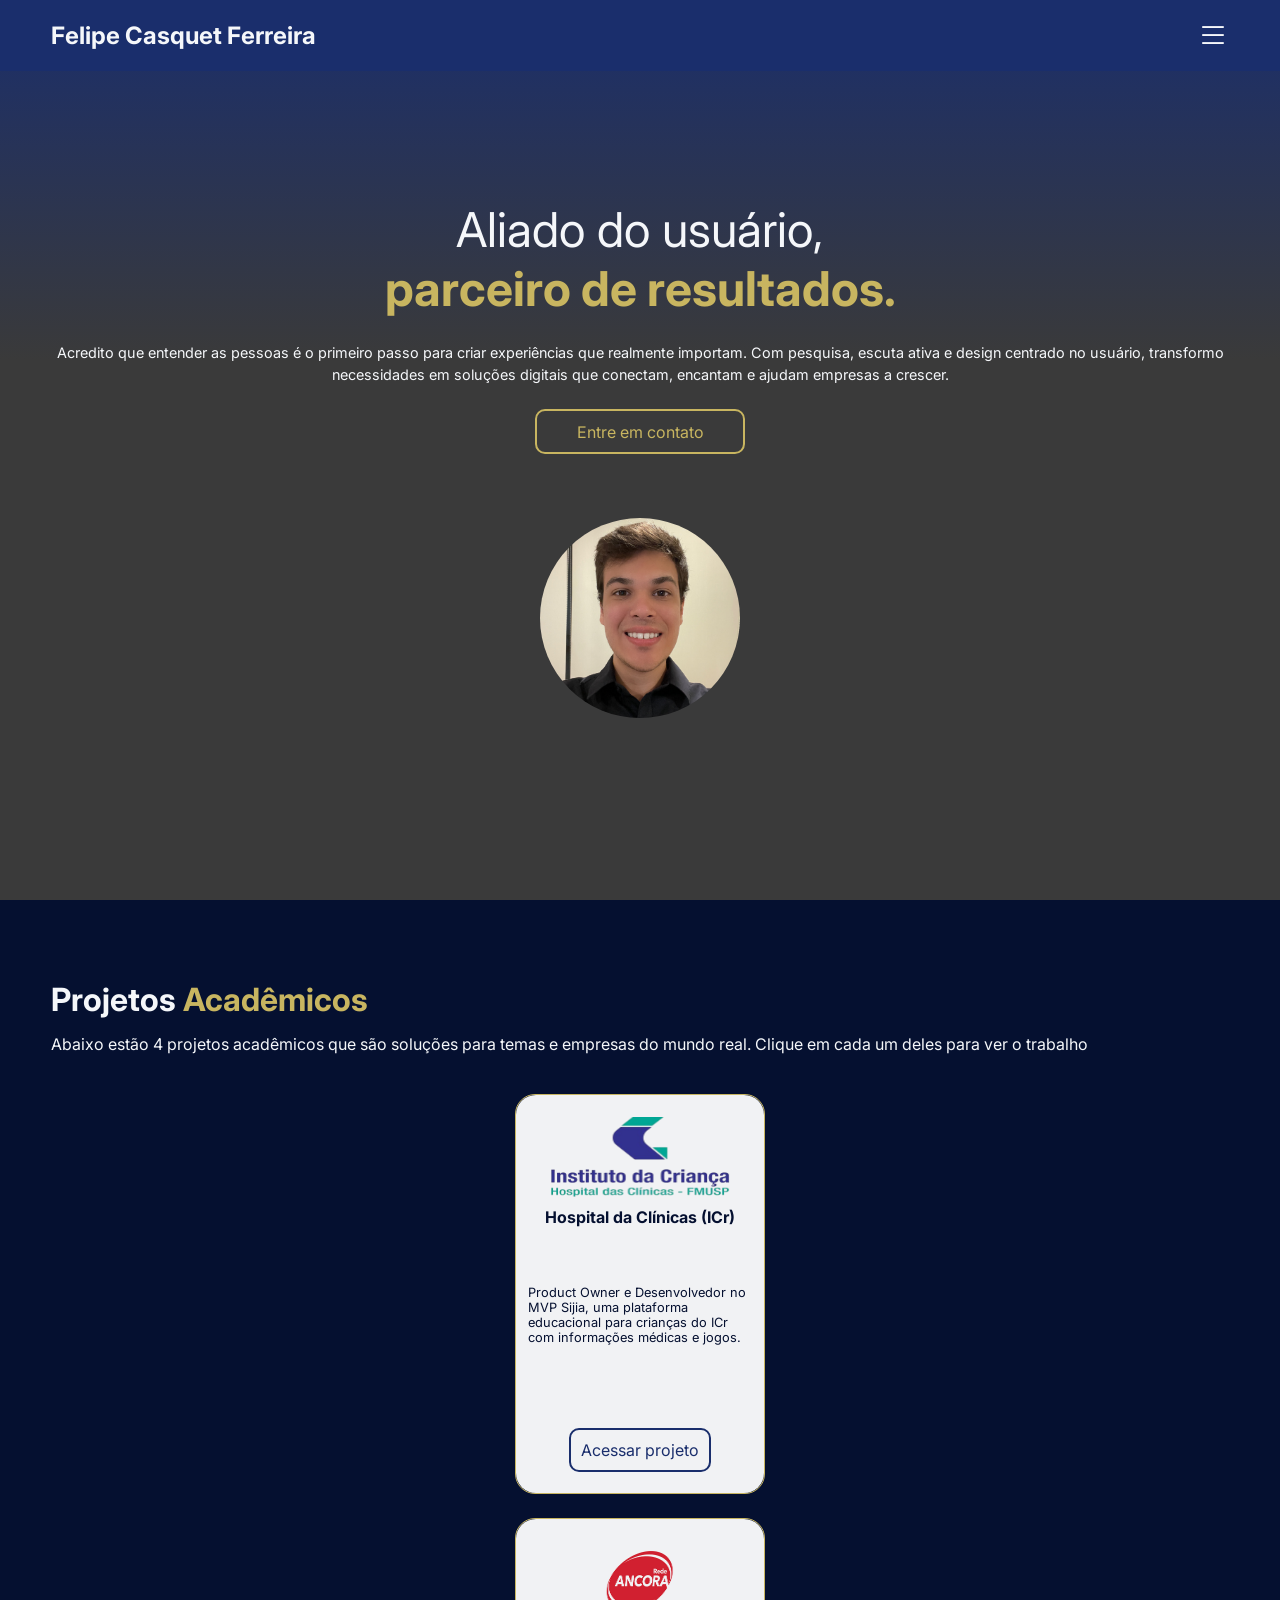
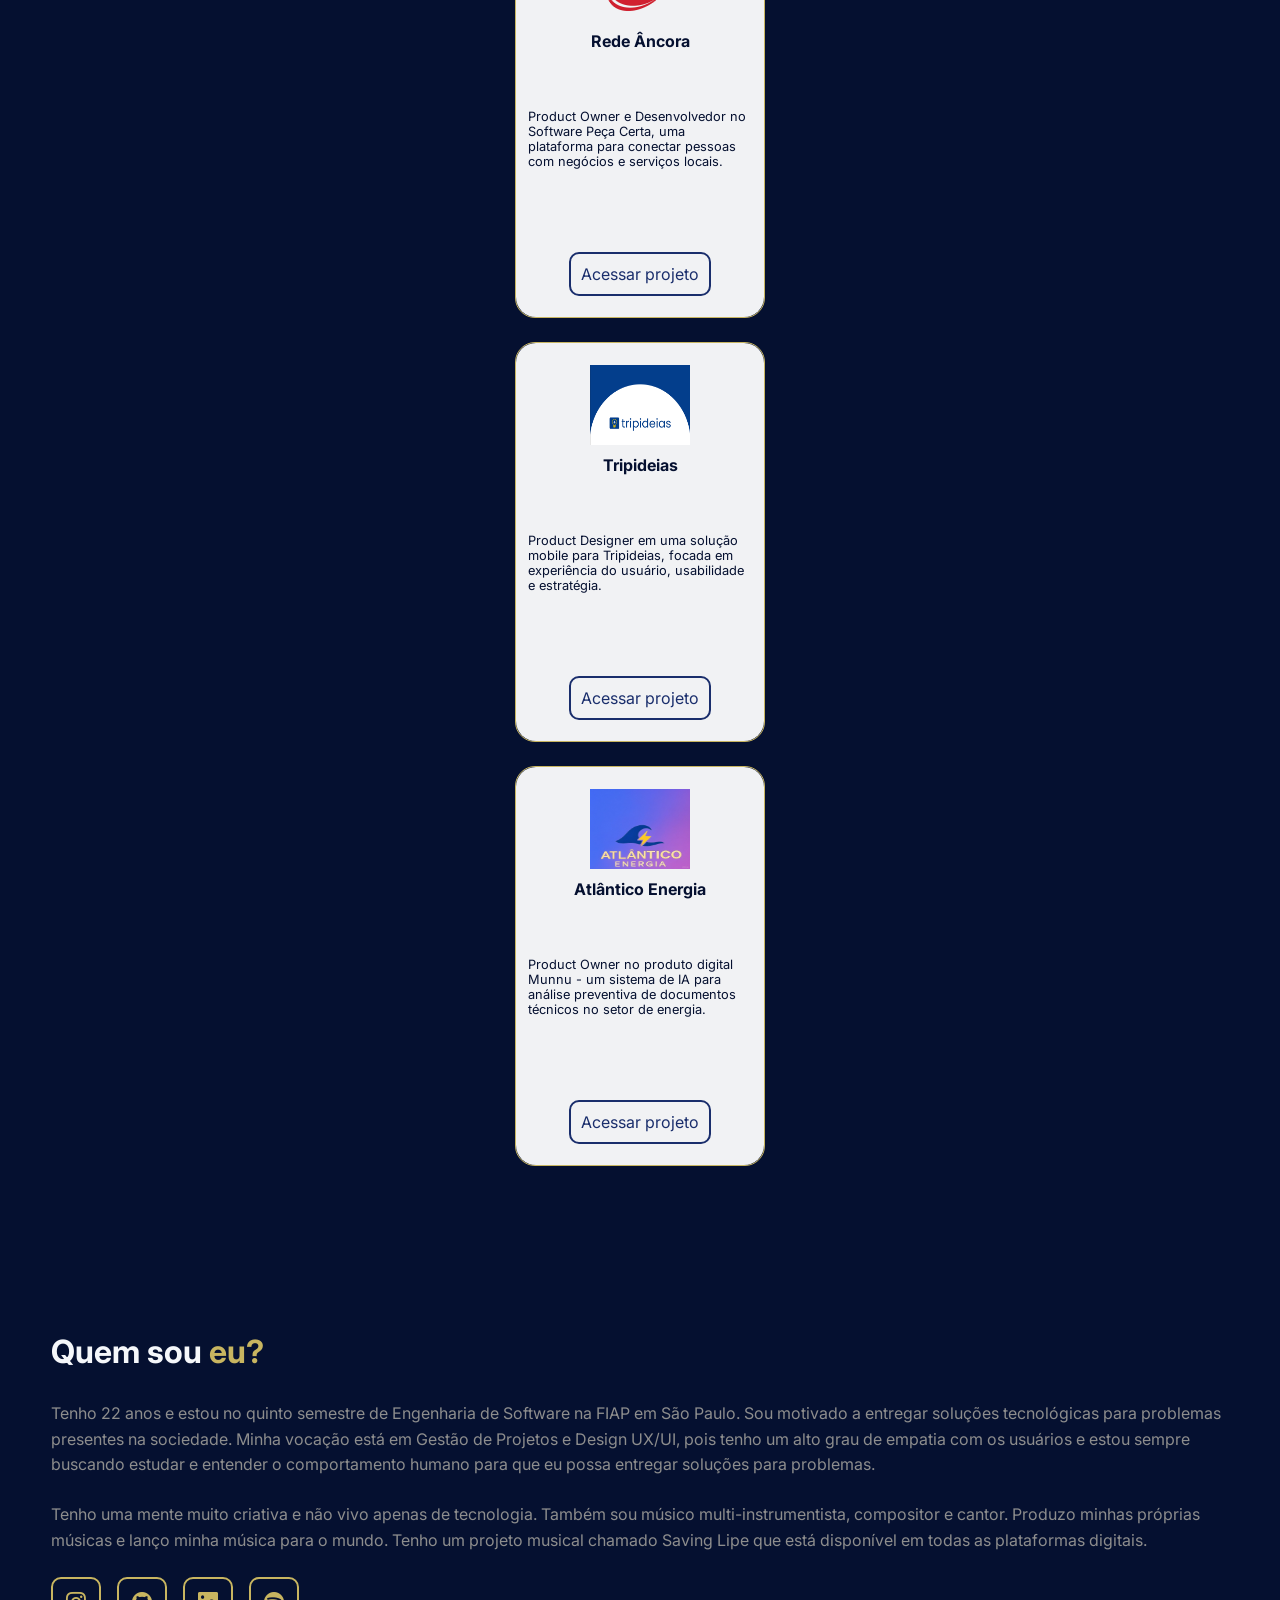
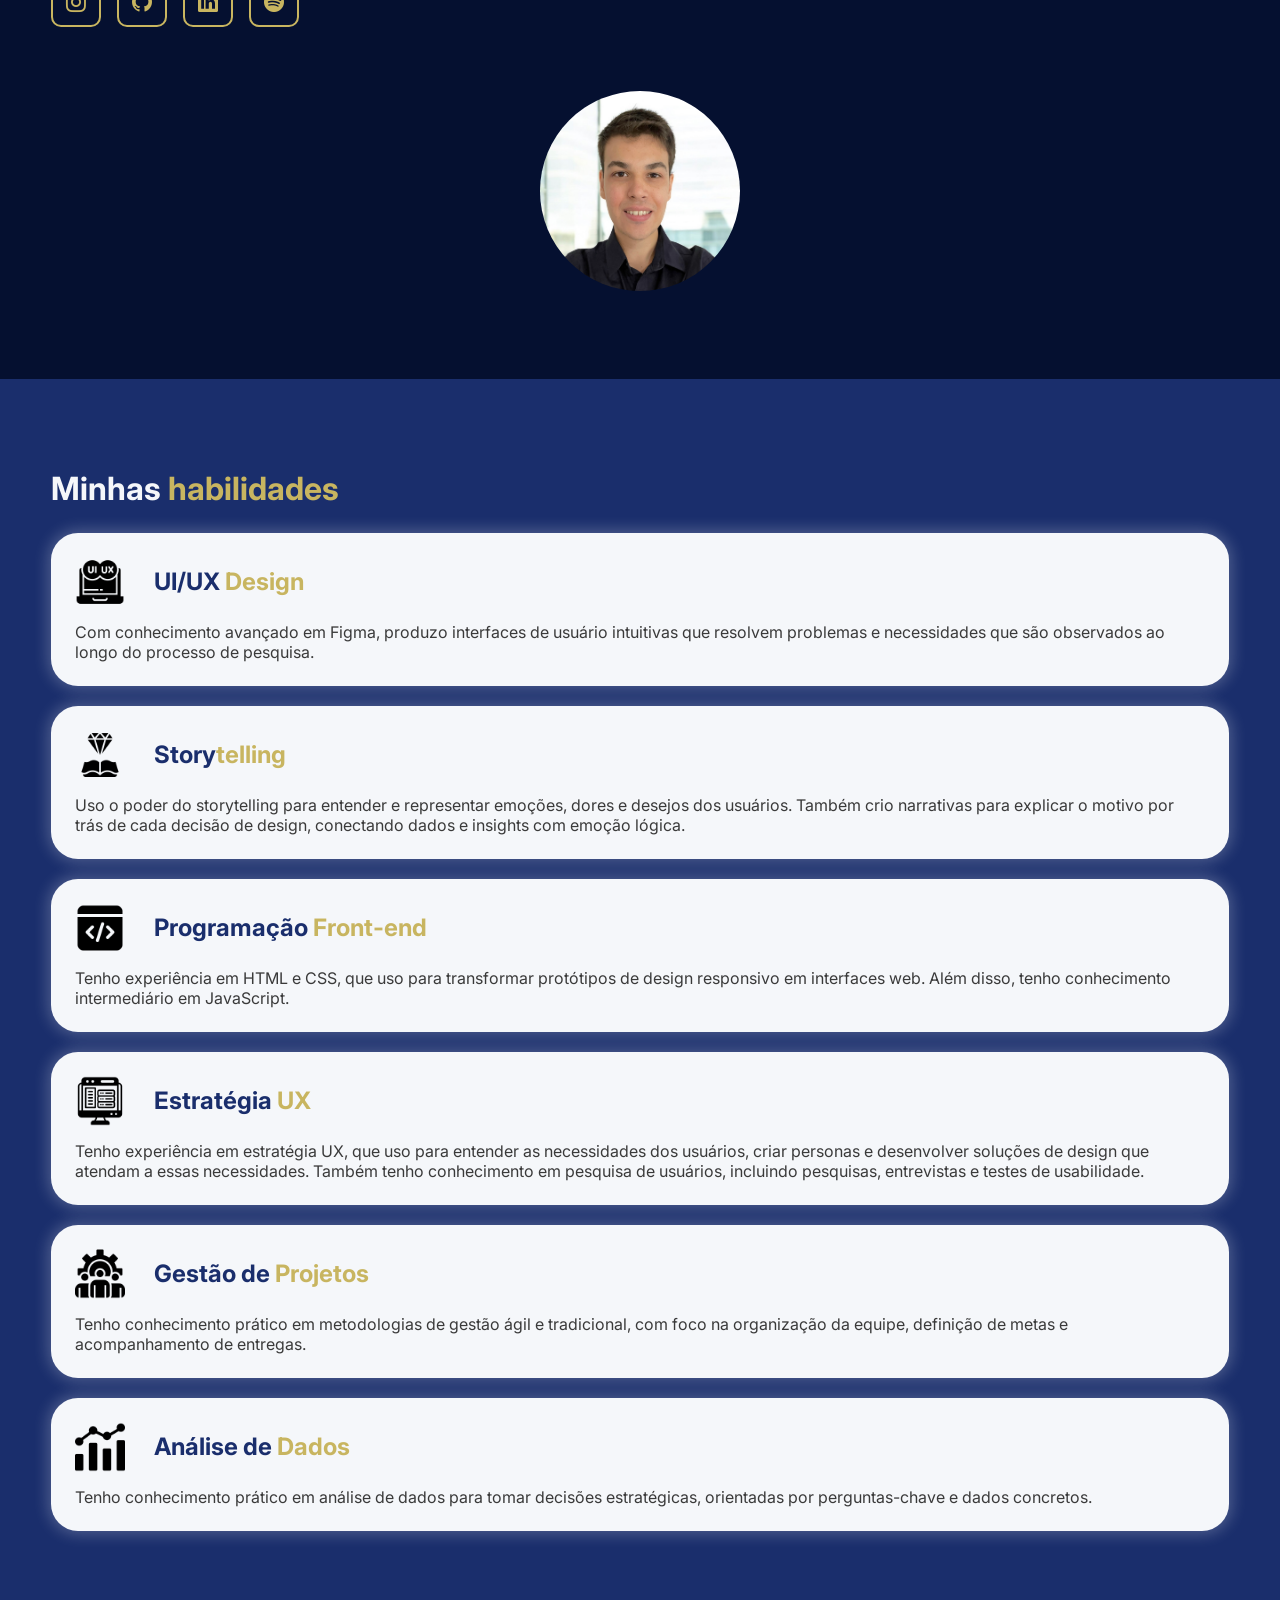
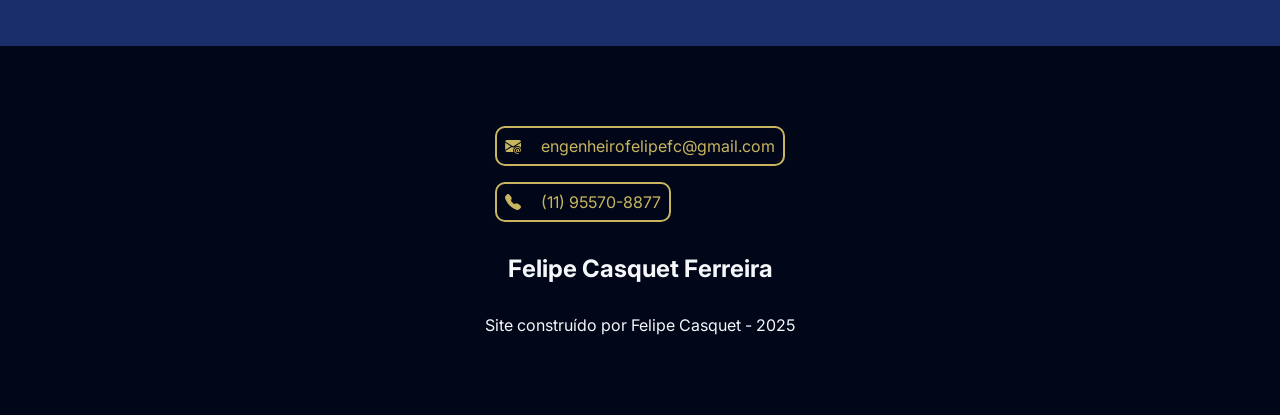
==== index.html @ c8ebe005 "Adicionando detalhes" ====
<!DOCTYPE html>
<html lang="pt-br">
<head>
    <meta charset="UTF-8">
    <meta name="viewport" content="width=device-width, initial-scale=1.0">
    <link rel="stylesheet" href="css/style.css">
    <link rel="stylesheet" href="css/responsivo.css">
    <link rel="preconnect" href="https://fonts.googleapis.com">
    <link rel="preconnect" href="https://fonts.gstatic.com" crossorigin>
    <link href="https://fonts.googleapis.com/css2?family=Inter:ital,opsz,wght@0,14..32,100..900;1,14..32,100..900&display=swap" rel="stylesheet">
    <link rel="stylesheet" href="https://cdn.jsdelivr.net/npm/bootstrap-icons@1.13.1/font/bootstrap-icons.min.css">
    <title>Felipe Casquet Ferreira</title>
</head>
<body>
    <header>
        <div class="interface">
            <section class="logotipo-cabecalho">
            <h1 class="nome-logo">Felipe Casquet Ferreira</h1>
            </section>
            
            <!-- Menu Desktop -->
            <nav class="menu-desktop">
                <ul>
                    <li><a href="#hero">Início</a></li>
                    <li><a href="#portfolio">Projetos</a></li>
                    <li><a href="#sobre-mim">Sobre mim</a></li>
                    <li><a href="#skills">Habilidades</a></li>
                    <li><a href="#contato"><button>Contato</button></a></li>
                </ul>
            </nav>

            <!-- Botão hamburguer -->
            <div class="menu-mobile-btn">
                <i class="bi bi-list"></i>
            </div>

            <!-- Menu Mobile -->
            <nav class="menu-mobile">
                <ul>
                    <li><a href="#hero">Início</a></li>
                    <li><a href="#portfolio">Projetos</a></li>
                    <li><a href="#sobre-mim">Sobre mim</a></li>
                    <li><a href="#skills">Habilidades</a></li>
                    <li><a href="#contato"><button>Contato</button></a></li>
                </ul>
            </nav>
        </div>
    </header>


    <main>
        <section class="hero" id="hero">
            <div class="interface">
                <div class="img-hero">
                    <img src="images/img-felipe.jpg" alt="">
                </div>
                <div class="txt-hero">
                    <h1>Aliado do usuário,<span>parceiro de resultados.</span></h1>
                    <p>Acredito que entender as pessoas é o primeiro passo para criar experiências que realmente importam. 
                        Com pesquisa, escuta ativa e design centrado no usuário, transformo necessidades em soluções digitais que conectam, encantam e ajudam empresas a crescer.</p>
                    <a href="#contato"><button>Entre em contato</button></a>
                </div>
            </div>
        </section>

        <section class="portfolio" id="portfolio">
            <div class="interface">
                <h1 class="titulo-section">Projetos <span>Acadêmicos</span></h1>
                <p>Abaixo estão 4 projetos acadêmicos que são soluções para temas e empresas do mundo real. Clique em cada um deles para ver o trabalho</p>
                <article class="portfolio-container">
                    <!-- Projeto 1 -->
                    <a href="#" class="projeto" data-video="https://www.youtube.com/embed/CT5bs4yOA44">
                        <div class="portfolio-box projeto1">
                            <div class="info-portfolio">
                                <div class="header-info-portfolio">
                                <img src="./img-logo/logo-icr-sem-fundo.png" alt="Imagem logo Hospital das Clínicas">
                                <h3>Hospital da Clínicas (ICr)</h3>
                                </div>
                                <p>Product Owner e Desenvolvedor no MVP Sijia, uma plataforma educacional para crianças do ICr com informações médicas e jogos.</p>
                                <button id="btn_acessar_projeto">Acessar projeto</button>
                            </div>
                        </div>
                    </a>

                    <!-- Projeto 2 -->
                    <a href="#" class="projeto" data-video="https://www.youtube.com/embed/hMV0-wGt1jc">
                        <div class="portfolio-box projeto2">
                        <div class="info-portfolio">
                            <div class="header-info-portfolio">
                            <img src="./img-logo/logo-rede-ancora-sem-fundo.png" alt="Imagem logo Rede Âncora">
                            <h3>Rede Âncora</h3>
                            </div>
                            <p>Product Owner e Desenvolvedor no Software Peça Certa, uma plataforma para conectar pessoas com negócios e serviços locais.</p>
                            <button id="btn_acessar_projeto">Acessar projeto</button>
                        </div>
                        </div>
                    </a>

                    <!-- Projeto 3 -->
                    <a href="projeto-tripideias.html"  >
                        <div class="portfolio-box projeto3">
                        <div class="info-portfolio">
                            <div class="header-info-portfolio">
                            <img class="img-tripideias" src="./image_projeto/tripideias-logo.png" alt="Imagem logo Global Solution">
                            <h3>Tripideias</h3>
                            </div>
                            <p>Product Designer em uma solução mobile para Tripideias, focada em experiência do usuário, usabilidade e estratégia.</p>
                            <button id="btn_acessar_projeto">Acessar projeto</button>
                        </div>
                        </div>
                    </a>
                   

                    <!-- Projeto 4 -->
                    <a href="projeto-energiamax.html" target="_blank">
                        <div class="portfolio-box projeto4">
                        <div class="info-portfolio">
                            <div class="header-info-portfolio">
                            <img class="img-tripideias" src="./img-logo/logo_energia_max.jpg" alt="Imagem logo Atlantico Energia S.A">
                            <h3>Atlântico Energia</h3>
                            </div>
                            <p>Product Owner no produto digital Munnu - um sistema de IA para análise preventiva de documentos técnicos no setor de energia.</p>
                            <button id="btn_acessar_projeto">Acessar projeto</button>
                        </div>
                        </div>
                    </a>
                </article>
            </div>
        </section>

        
        <div id="video-container" class="video-container"></div>

        <section class="sobre-mim" id="sobre-mim">
            <div class="interface">
                <div class="txt-sobre">
                    <h1 class="titulo-section">Quem sou <span>eu?</span></h1>
                    <p>Tenho 22 anos e estou no quinto semestre de Engenharia de Software na FIAP em São Paulo. Sou motivado a entregar soluções tecnológicas para problemas presentes na sociedade. Minha vocação está em Gestão de Projetos e Design UX/UI, pois tenho um alto grau de empatia com os usuários e estou sempre buscando estudar e entender o comportamento humano para que eu possa entregar soluções para problemas.</p>
                    <p>Tenho uma mente muito criativa e não vivo apenas de tecnologia. Também sou músico multi-instrumentista, compositor e cantor. Produzo minhas próprias músicas e lanço minha música para o mundo. Tenho um projeto musical chamado Saving Lipe que está disponível em todas as plataformas digitais.</p>
                    <div class="btn-redes-sociais">
                        <a href="https://www.instagram.com/savinglipe/" target="_blank"><button><i class="bi bi-instagram"></i></button></a>
                        <a href="https://github.com/engenheirofelipe" target="_blank"><button><i class="bi bi-github"></i></button></a>
                        <a href="https://www.linkedin.com/in/felipe-casquet-ferreira-1aa6331a7/" target="_blank"><button><i class="bi bi-linkedin"></i></button></a>
                        <a href="https://open.spotify.com/intl-pt/artist/4gW3LWUHqzeeiBlKQ0tiGp" target="_blank"><button><i class="bi bi-spotify"></i></button></a>
                    </div>
                </div>
                <div class="img-sobre">
                    <img src="images/felipe_corporativo.jpg" alt="Imagem sobre mim">
                </div>
            </div>
        </section>

        <section class="skills" id="skills">
            <div class="interface">
                <h1 class="titulo-section">Minhas<span> habilidades</span></h1>
                <article>
                    <div class="box-skills">
                        <div class="icon-skills">
                            <img src="images/ui-ux.png" alt="Imagem de ux/ui">
                            <h2>UI/UX <span>Design</span></h2>
                        </div>
                        <p>Com conhecimento avançado em Figma, produzo interfaces de usuário intuitivas que resolvem problemas e necessidades que são observados ao longo do processo de pesquisa.</p>
                    </div>
                    <div class="box-skills">
                        <div class="icon-skills">
                            <img src="images/spell-book.png" alt="Imagem de storytelling">
                            <h2>Story<span>telling</span></h2>
                        </div>
                        <p>Uso o poder do storytelling para entender e representar emoções, dores e desejos dos usuários. Também crio narrativas para explicar o motivo por trás de cada decisão de design, conectando dados e insights com emoção lógica.</p>
                    </div>
                    <div class="box-skills">
                        <div class="icon-skills">
                            <img src="images/web-design.png" alt="Imagem de programação front-end">
                            <h2>Programação <span>Front-end</span></h2>
                        </div>
                        <p>Tenho experiência em HTML e CSS, que uso para transformar protótipos de design responsivo em interfaces web. Além disso, tenho conhecimento intermediário em JavaScript.</p>
                    </div>
                    <div class="box-skills">
                        <div class="icon-skills">
                            <img src="images/back-end.png" alt="Imagem de programação back-end">
                            <h2>Estratégia<span> UX</span></h2>
                        </div>
                        <p>Tenho experiência em estratégia UX, que uso para entender as necessidades dos usuários, criar personas e desenvolver soluções de design que atendam a essas necessidades. Também tenho conhecimento em pesquisa de usuários, incluindo pesquisas, entrevistas e testes de usabilidade.</p>
                    </div>
                    <div class="box-skills">
                        <div class="icon-skills">
                            <img src="images/management.png" alt="Imagem de ux/ui">
                            <h2>Gestão de<span> Projetos</span></h2>
                        </div>
                        <p>Tenho conhecimento prático em metodologias de gestão ágil e tradicional, com foco na organização da equipe, definição de metas e acompanhamento de entregas.</p>
                    </div>
                    <div class="box-skills">
                        <div class="icon-skills">
                            <img src="images/data-analytics (1).png" alt="Imagem de gestão de projetos">
                            <h2>Análise de <span>Dados</span></h2>
                        </div>
                        <p>Tenho conhecimento prático em análise de dados para tomar decisões estratégicas, orientadas por perguntas-chave e dados concretos.</p>
                    </div>
                </article>
            </div>
        </section>

    </main>

    <footer id="contato">
        <div class="interface">
            <div class="logo-footer">
                <h1>Felipe Casquet Ferreira</h1>
                <p>Site construído por Felipe Casquet - 2025</p>
            </div>
            <div class="btn-contatos">
                <a href="#"><button class="btn-contato"><i class="bi bi-envelope-at-fill"></i>engenheirofelipefc@gmail.com</button></a>
                <a href="#"><button class="btn-contato"><i class="bi bi-telephone-fill"></i>(11) 95570-8877</button></a>
            </div>
        </div>
    </footer>
    <script src="script.js"></script>
</body>
</html>
---- css/style.css ----
* {
  margin: 0;
  padding: 0;
  box-sizing: border-box;
  font-family: "Inter", sans-serif;
}

:root {
  --corAzul:#1A2E6C;
  --corDourado:#C8B560;
  --corCinza:#3A3A3A;
  --corBranca:#F5F7FA;
  --corAzulEscuro:#051030;
  --corCizaTexto:#8D8D8D;
}

html{
  scroll-behavior: smooth;
  overflow-x: hidden;
}

body{
  background-color: var(--corAzulEscuro);
  overflow-x: hidden;
}

header{
  background-color: transparent;
  padding:16px 0;
  position:fixed;
  width:100%;
  background-image:linear-gradient(to left,var(--corCinza) 60%, var(--corAzulEscuro) 100%);
  z-index:1;
}

.interface{
  max-width: 1380px;
  padding:0 4%;
  margin:0 auto;
}

.nome-logo{
  color:var(--corBranca);

}

button{
  background-color: transparent;
  color:var(--corDourado);
  border-radius: 10px;
  cursor:pointer;
  font-size: 1rem;
  transition:.3s;
  border:2px solid var(--corDourado);
}

button:hover{
  background-color: var(--corDourado);
  color:var(--corAzul);
}

#btn_acessar_projeto{
  background-color: transparent;
  color:var(--corAzul);
  border-radius: 10px;
  cursor:pointer;
  font-size: 1rem;
  transition:.3s;
  border:2px solid var(--corAzul);
}

#btn_acessar_projeto:hover{
  background-color: var(--corDourado);
  color:var(--corAzul);
}

header > .interface{
  display:flex;
  align-items: center;
  justify-content: space-between;
}

.menu-desktop ul {
  display:flex;
  align-items: center;
  list-style: none;
  gap:60px;
}

header nav.menu-desktop a{
  text-decoration: none;
  font-size:1rem;
  color:var(--corBranca);
  transition: .3s;
}

header nav.menu-desktop a:hover{
  color:var(--corDourado);
}

header nav.menu-desktop button{
  width:144px;
  height:48px;
}

section.hero{
  background-image:linear-gradient(to left,var(--corCinza) 60%, var(--corAzulEscuro) 100%);
  padding-top: 200px;
  min-height: 100vh;
}

.hero > .interface{
  display:flex;
  align-items: center;
  gap:120px;
}

.hero .interface .img-hero img{
  width:400px;
  height:400px;
  border-radius: 50%;
}

.hero .txt-hero h1{
  color:var(--corBranca);
  font-size: 3rem;
  font-weight: 400;
}

.hero .txt-hero span{
  color:var(--corDourado);
  display:block;
  font-weight: 700;
  font-size: 4rem;
}

.hero .txt-hero p{
  color:var(--corBranca);
  line-height: 1.5;
  font-size: 1.2rem;
  margin:24px 0;
  
}

.txt-hero button{
  width:210px;
  height:45px;
}

/* Estilo sobre mim */
section.sobre-mim{
  padding:80px 0;
}

h1.titulo-section{
  font-size: 4rem;
  color:var(--corBranca);
}

h1.titulo-section span{
  color:var(--corDourado);
}

.sobre-mim > .interface{
  display:flex;
  align-items: center;
  justify-content: space-between;
  gap:160px;
  line-height: 1.6;

}

.sobre-mim .txt-sobre p{
  color:var(--corCizaTexto);
  text-align: start;
  margin:24px 0;
}

.sobre-mim .btn-redes-sociais button, footer .btn-redes-sociais button{
  width:50px;
  height:50px;
  font-size:20px;
  margin-right: 12px;
}

.img-sobre img{
  width:300px;
  height:300px;
  border-radius: 50%;
}

/* Estilo da seção habilidades */
.skills{
  background-color: var(--corAzul);
  padding:90px 0;
}

.icon-skills img{
  width:50px;
  height:50px;
}

.skills article{
  display:grid;
  grid-template: 1fr 1fr / 1fr 1fr 1fr;
  gap:20px;
  margin: 25px 0;

}

.skills .box-skills{
  background-color: var(--corBranca);
  padding:24px;
  border-radius: 27px;
  color: var(--corAzul);
  box-shadow: 0 0 15px 3px rgba(255, 255, 255, 0.236);
  
}
.box-skills .icon-skills{
  display: flex;
  align-items: center;
  gap:29px;
  margin-bottom: 15px;
}

 .icon-skills h2 span{
  color:var(--corDourado);
 }

 .box-skills p{
  color: var(--corCinza);
  text-align: start;
 }


.skills .btn-contato{
  text-align: center;
}

.skills .btn-contato button{
  width:200px;
  height:40px;
}

/* Meus projetos */

section.portfolio{
  padding:80px 0;
}

.portfolio p {
  color:var(--corBranca);
  margin: 15px 0 40px 0;
}

.portfolio .portfolio-container{
  display:grid;
  grid-template: 1fr / 1fr 1fr 1fr 1fr;
  gap:24px;
}

.portfolio-container .portfolio-box{
  min-width:200px;
  height:400px;
  border:1px solid var(--corDourado);
  border-radius: 20px;
  background-position: center; /* Centraliza a imagem */
  background-repeat: no-repeat;/* Evita repetição */
  background-size: cover;
  background-position-y:20% ;
  transition: .3s;
  position:relative;
  display:flex;
  flex-direction: column;
  justify-content: stretch;
  

}
.portfolio-container .portfolio-box:hover{
    background-position-y:80% ;
}

.portfolio-container .portfolio-box .info-portfolio{
  position:absolute;
  top:0;
  left:0;
  width:100%;
  height: 100%;
  border-radius: 20px;
  background-color: #fffffff1;
  display: flex;
  flex-direction: column;
  align-items: center;
  justify-content: space-around;
}

.portfolio-container .portfolio-box .info-portfolio p{
  color:var(--corAzulEscuro);
  text-align: start;
  font-size: 0.8rem;
  width:90%;
}

.portfolio-container .portfolio-box .info-portfolio .header-info-portfolio{
  display: flex;
  flex-direction: column;
  align-items: center;
  gap:10px;
}

.portfolio-container .portfolio-box .info-portfolio .header-info-portfolio img{
  width:180px;
  height:80px;
}
.portfolio-container .portfolio-box .info-portfolio .header-info-portfolio .img-tripideias{
  width:100px;
  height:80px;
}

.portfolio-container .portfolio-box .info-portfolio .header-info-portfolio h3{
  font-size: 1rem;
  color:var(--corAzulEscuro);
}

.portfolio-container .portfolio-box .info-portfolio button{
  padding:10px;
}


/* estilo footer */

footer{
  padding:80px 0;
  background-color: #010618;

}

footer > .interface{
  display: flex;
  justify-content: space-between;
  align-items: center;
}

.logo-footer{
  color:var(--corBranca);
}

.logo-footer h1{
  margin-bottom: 32px;
}

.btn-contatos {
  display: flex;
  flex-direction: column;
  gap: 16px; /* Espaço entre os botões */
  align-items: flex-start; /* Alinha à esquerda, pode trocar por center se quiser centralizado */
}
.btn-contatos a button i {
    padding:0 20px 0 0;
}

.btn-contatos a .btn-contato{
  padding: 8px;
  background-color: transparent;
  color:var(--corDourado);
  border-radius: 10px;
  font-size: 1rem;
  transition:.3s;
  border:2px solid var(--corDourado);
  cursor: auto;
}

.video-container {
  width: 100%;
  max-width: 900px;
  margin: 40px auto;
  display: none; /* escondido até clicar */
  position:relative;
}

.video-container iframe {
  width: 100%;
  border-radius: 12px;
  box-shadow: 0 4px 12px rgba(0,0,0,0.2);
}

#fechar-video {
  position: absolute;
  top: -25px;
  right: -30px;
  z-index: 2;
  background: transparent;
  color: #ff0000;
  border: none;
  border-radius: 50%;
  font-size: 2.5rem;
  cursor: pointer;
}
---- css/responsivo.css ----
:root {
  --corAzul:#1A2E6C;
  --corDourado:#C8B560;
  --corCinza:#3A3A3A;
  --corBranca:#F5F7FA;
  --corAzulEscuro:#051030;
  --corCizaTexto:#8D8D8D;
}

@media (min-width:1361px) {
  .menu-mobile-btn {
    display: none;
  }
  .menu-mobile {
    display: none;
  }
}

@media (max-width:1360px){

    header{
        background-image: none;
        background-color:var(--corAzul);
    }

    .menu-desktop{
        display:none;
    }
    /* Estilo da hero */
    section.hero{
        background-image:linear-gradient(to top,var(--corCinza) 60%, var(--corAzul) 100%);
        padding-top: 200px;
        min-height: 100vh;
    }

    .hero > .interface{
        text-align: center;
        gap:64px;
        flex-direction: column-reverse;
    }

    .hero .interface .img-hero img{
        width:200px;
        height:200px;
        border-radius: 50%;
    }

    .hero .txt-hero h1{
        color:var(--corBranca);
    }

    .hero .txt-hero span{
        font-size: 3rem;
    }

    .hero .txt-hero p{
        font-size: 0.9rem;
    }

   

    /* Estilo sobre mim */
    h1.titulo-section{
        font-size: 2rem;
        color:var(--corBranca);
    }

    .sobre-mim > .interface{
        flex-direction: column;
        gap:64px;
    }
   
    .img-sobre img{
        width:200px;
        height:200px;
    }

    /* Estilo da seção habilidades */
    .skills article{
        grid-template: 1fr 1fr 1fr 1fr / 1fr ;
    }

    /* Meus projetos */
    .portfolio .portfolio-container{
        display:grid;
        grid-template: 1fr 1fr 1fr 1fr / 1fr;
        gap:24px;
    }

    .portfolio-container .portfolio-box{
        max-width:250px;
        margin:0 auto;
    }

    /* Estilo footer */
    footer > .interface{
        display: flex;
        justify-content: space-between;
        align-items: center;
        flex-direction: column-reverse;
        text-align: center;
    }

    .logo-footer{
        color:var(--corBranca);
    }

    .logo-footer h1{
        margin-top:32px;
        margin-bottom: 32px;
        font-size: 1.5rem;
    }

    .btn-contatos {
        display: flex;
        flex-direction: column;
        gap: 16px; /* Espaço entre os botões */
        align-items: flex-start; /* Alinha à esquerda, pode trocar por center se quiser centralizado */
    }
    .btn-contatos a button i {
        padding:0 20px 0 0;
    }

    .btn-contatos a button{
        padding: 8px;
    }

    /* Botão hamburguer */
    .menu-mobile-btn {
        display: block;
        font-size: 2rem;
        color: var(--corBranca);
        cursor: pointer;
        z-index: 1001; /* fica acima do menu */
    }

    /* Menu Mobile */
    .menu-mobile {
        position: fixed;
        top: 0;
        right: -100%;
        width: 250px;
        height: 100vh;
        background-color: var(--corAzulEscuro);
        transition: 0.3s ease;
        padding: 80px 20px;
        display: flex;
        flex-direction: column;
        gap: 20px;
        z-index: 1000;
    }

    .menu-mobile ul {
        list-style: none;
        display: flex;
        flex-direction: column;
        gap: 20px;
    }

    .menu-mobile ul button{
        width:144px;
        height:48px;
    }

    .menu-mobile a {
        color: var(--corBranca);
        text-decoration: none;
        font-size: 1.2rem;
    }

    .menu-mobile a:hover {
        color: var(--corDourado);
    }

    /* Quando ativo */
    .menu-mobile.active {
        right: 0;
    }

    .video-container {
       width: 100%;
        max-width: 100vw;
        margin: 40px 0;
        position: relative;
        box-sizing: border-box;
        padding: 0; 
    }

    .video-container iframe {
        width: 100%;
        border-radius: 12px;
        box-shadow: 0 4px 12px rgba(0,0,0,0.2);
    }

    #fechar-video {
        position: absolute;
        top: -40px;
        right: 0;
        z-index: 2;
        background: transparent;
        color: #ff0000;
        border: none;
        border-radius: 50%;
        font-size: 2.5rem;
        cursor: pointer;
        
    }
}
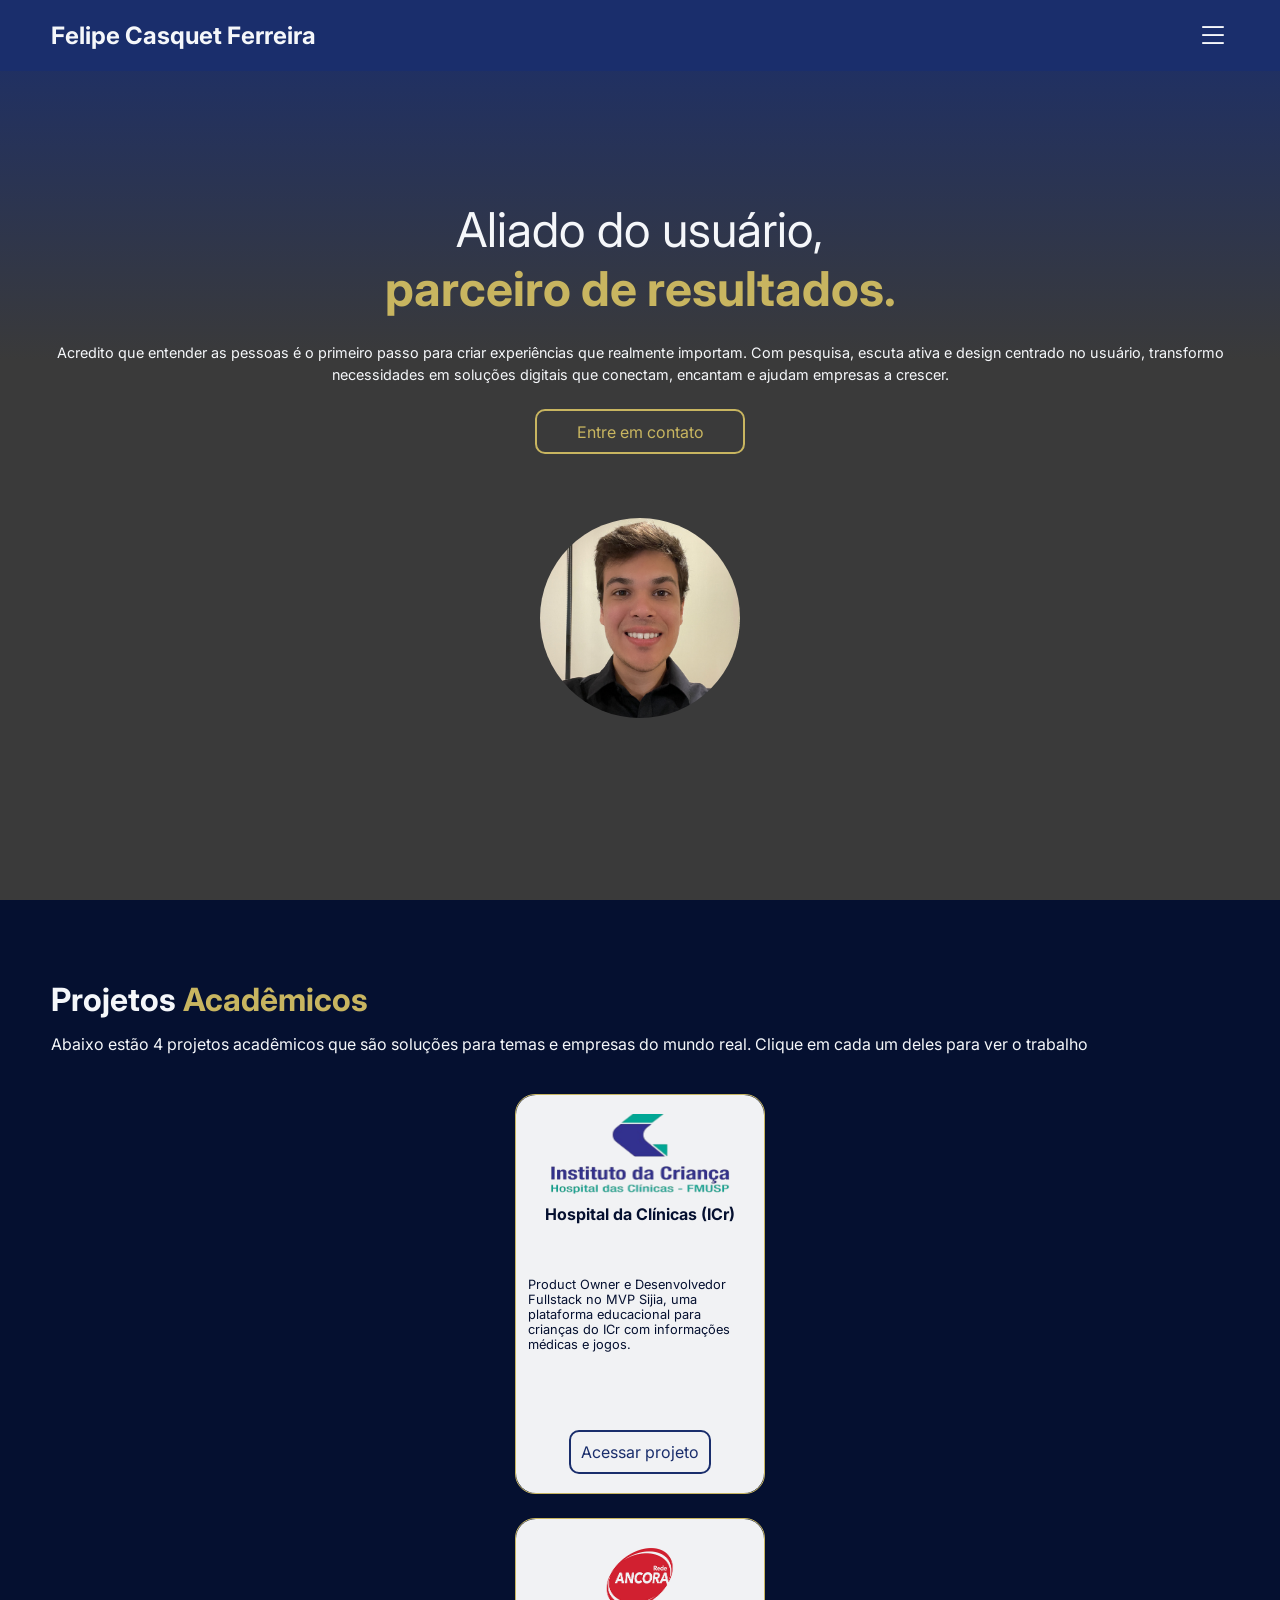
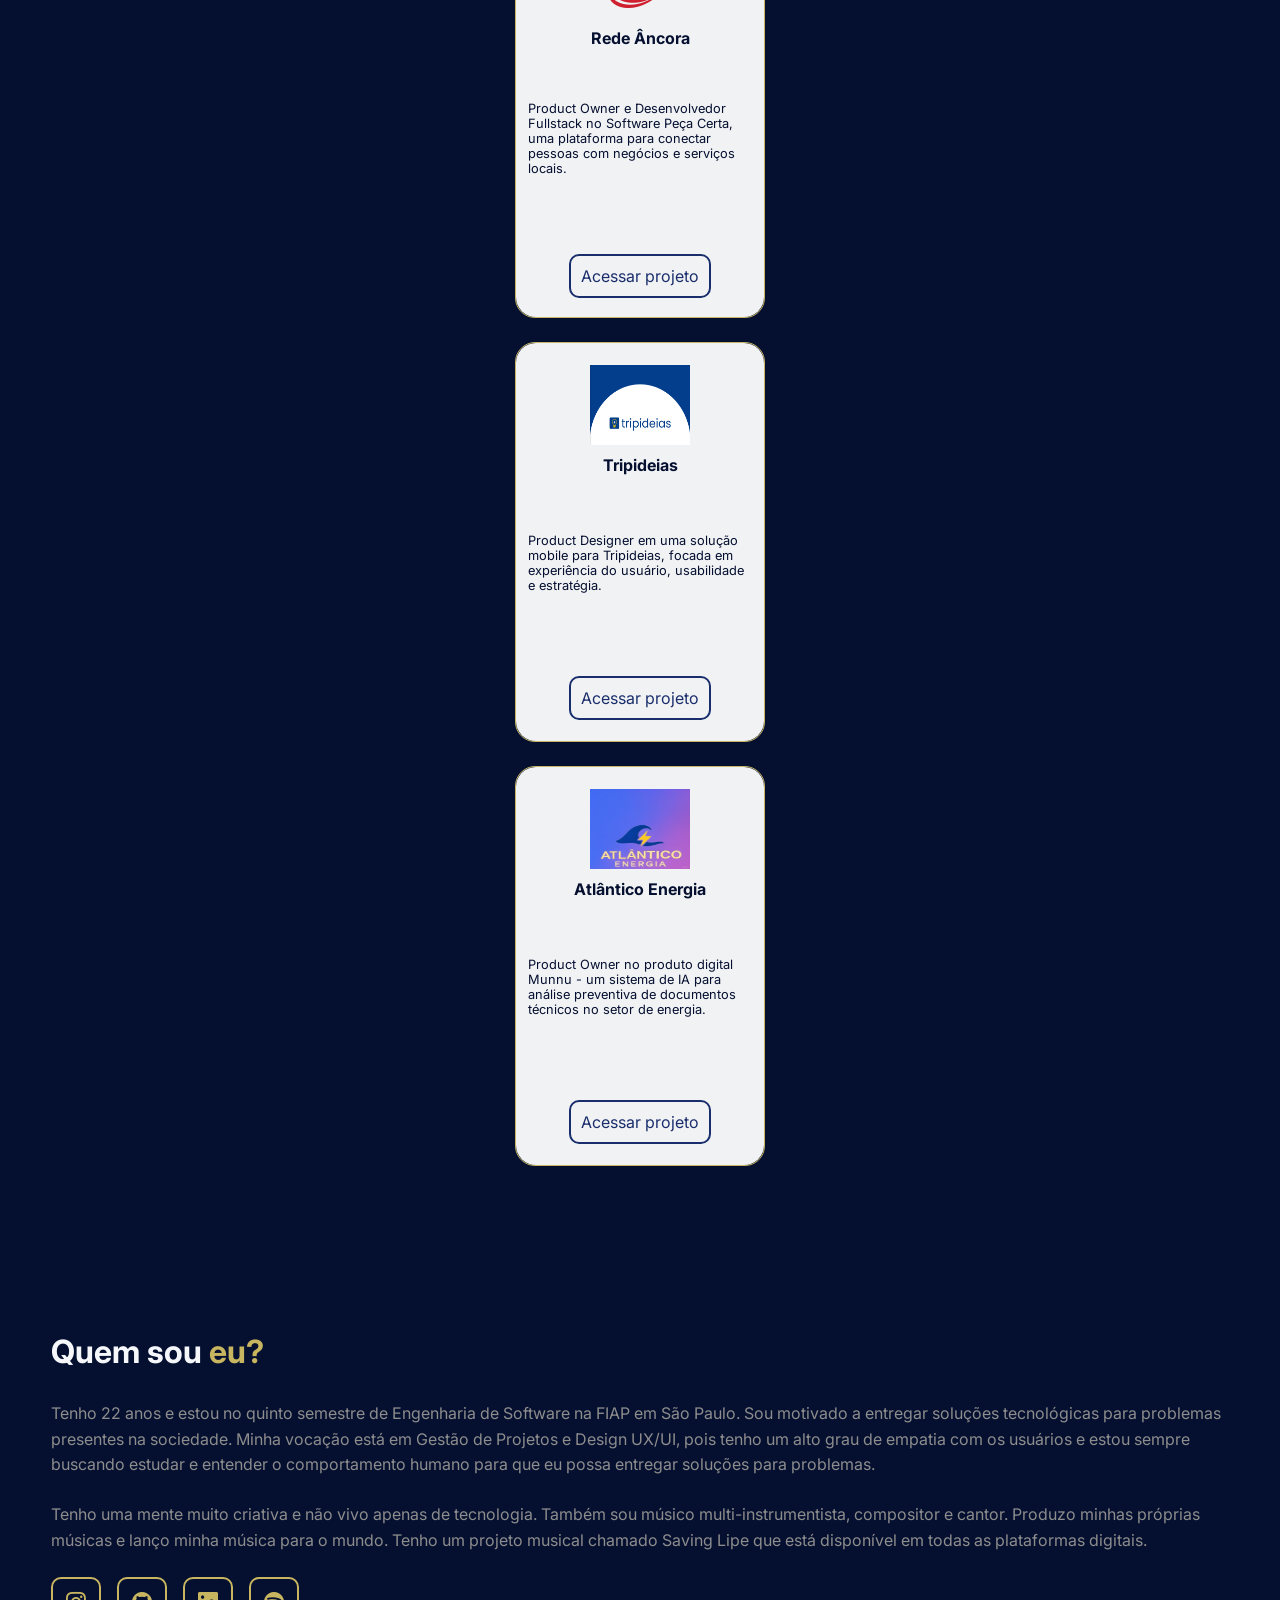
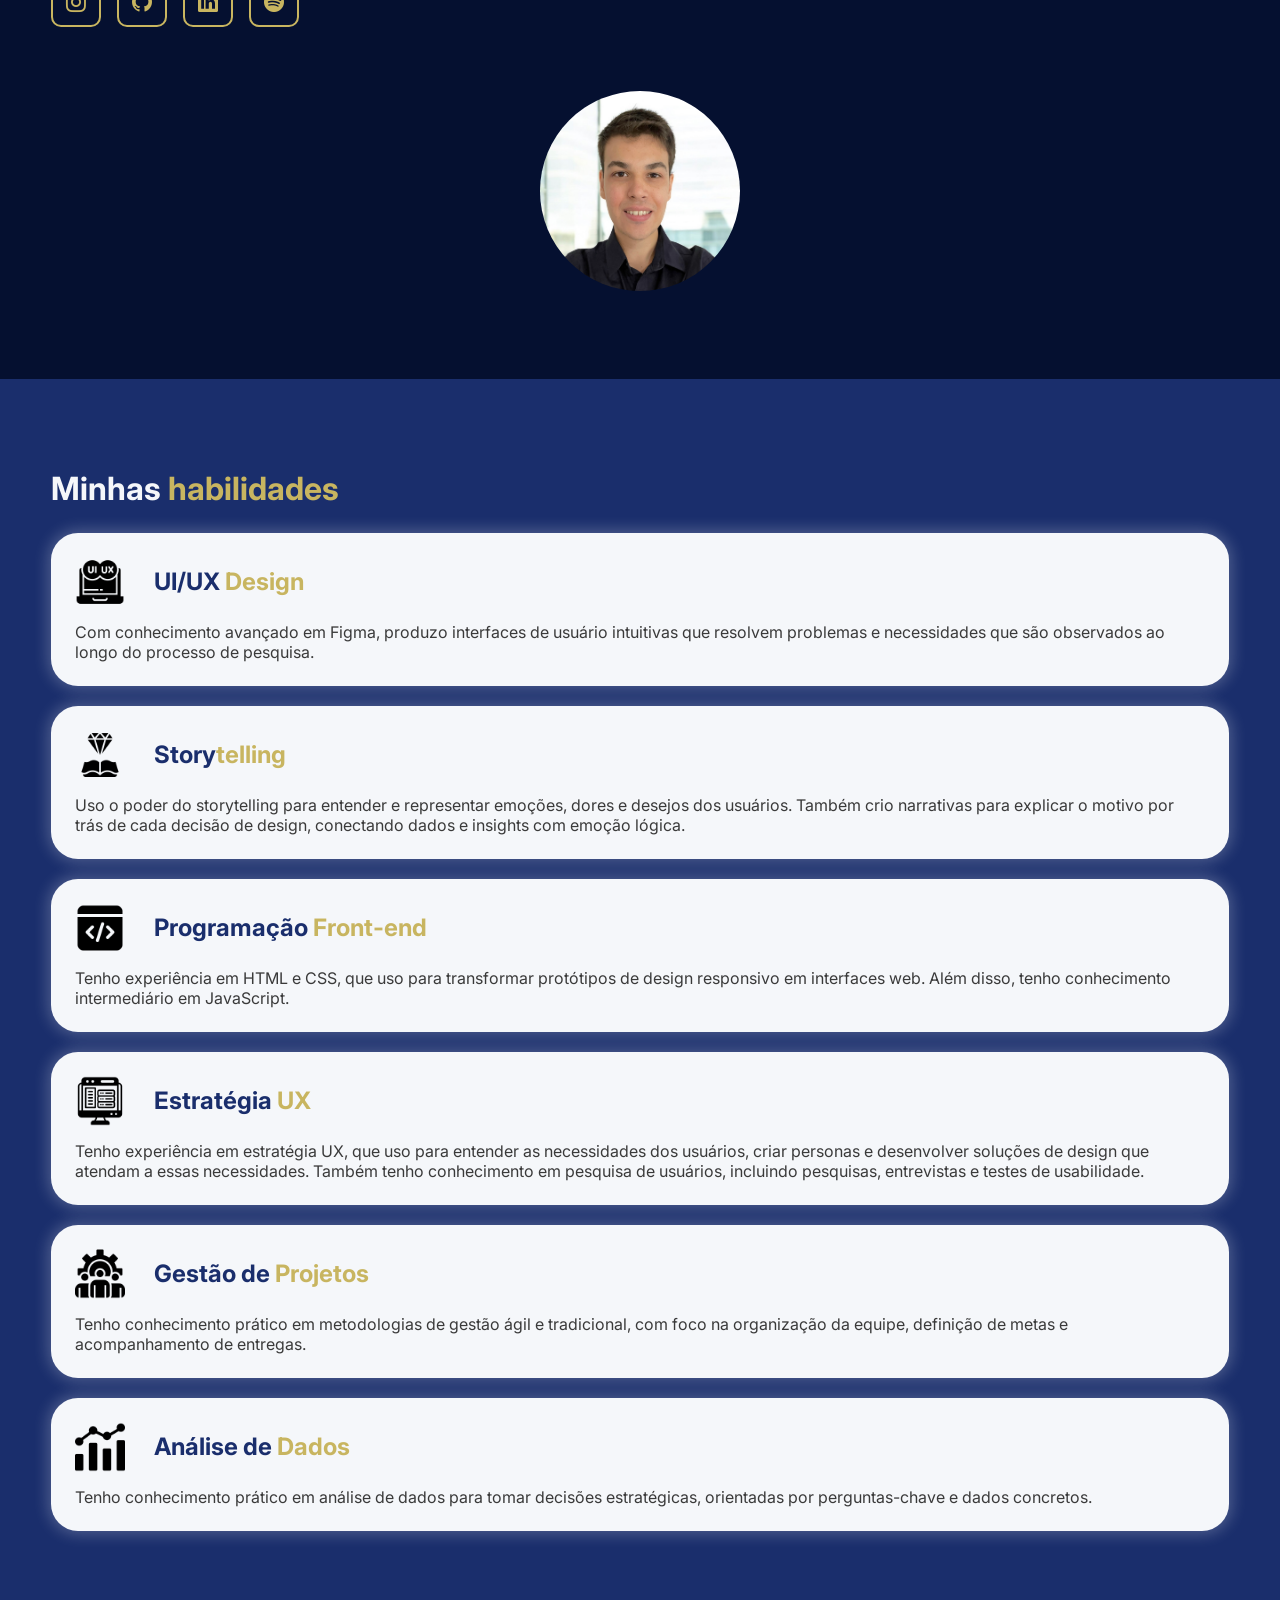
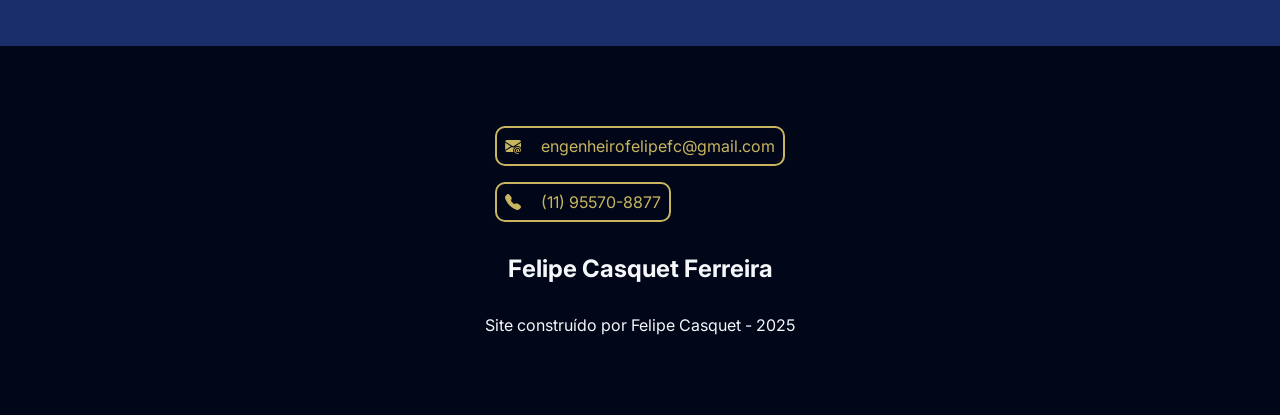
==== commit f751e39e: "Adicionando a palavra Fullstack" ====
--- a/index.html
+++ b/index.html
@@ -76,7 +76,7 @@
                                 <img src="./img-logo/logo-icr-sem-fundo.png" alt="Imagem logo Hospital das Clínicas">
                                 <h3>Hospital da Clínicas (ICr)</h3>
                                 </div>
-                                <p>Product Owner e Desenvolvedor no MVP Sijia, uma plataforma educacional para crianças do ICr com informações médicas e jogos.</p>
+                                <p>Product Owner e Desenvolvedor Fullstack no MVP Sijia, uma plataforma educacional para crianças do ICr com informações médicas e jogos.</p>
                                 <button id="btn_acessar_projeto">Acessar projeto</button>
                             </div>
                         </div>
@@ -90,7 +90,7 @@
                             <img src="./img-logo/logo-rede-ancora-sem-fundo.png" alt="Imagem logo Rede Âncora">
                             <h3>Rede Âncora</h3>
                             </div>
-                            <p>Product Owner e Desenvolvedor no Software Peça Certa, uma plataforma para conectar pessoas com negócios e serviços locais.</p>
+                            <p>Product Owner e Desenvolvedor Fullstack no Software Peça Certa, uma plataforma para conectar pessoas com negócios e serviços locais.</p>
                             <button id="btn_acessar_projeto">Acessar projeto</button>
                         </div>
                         </div>
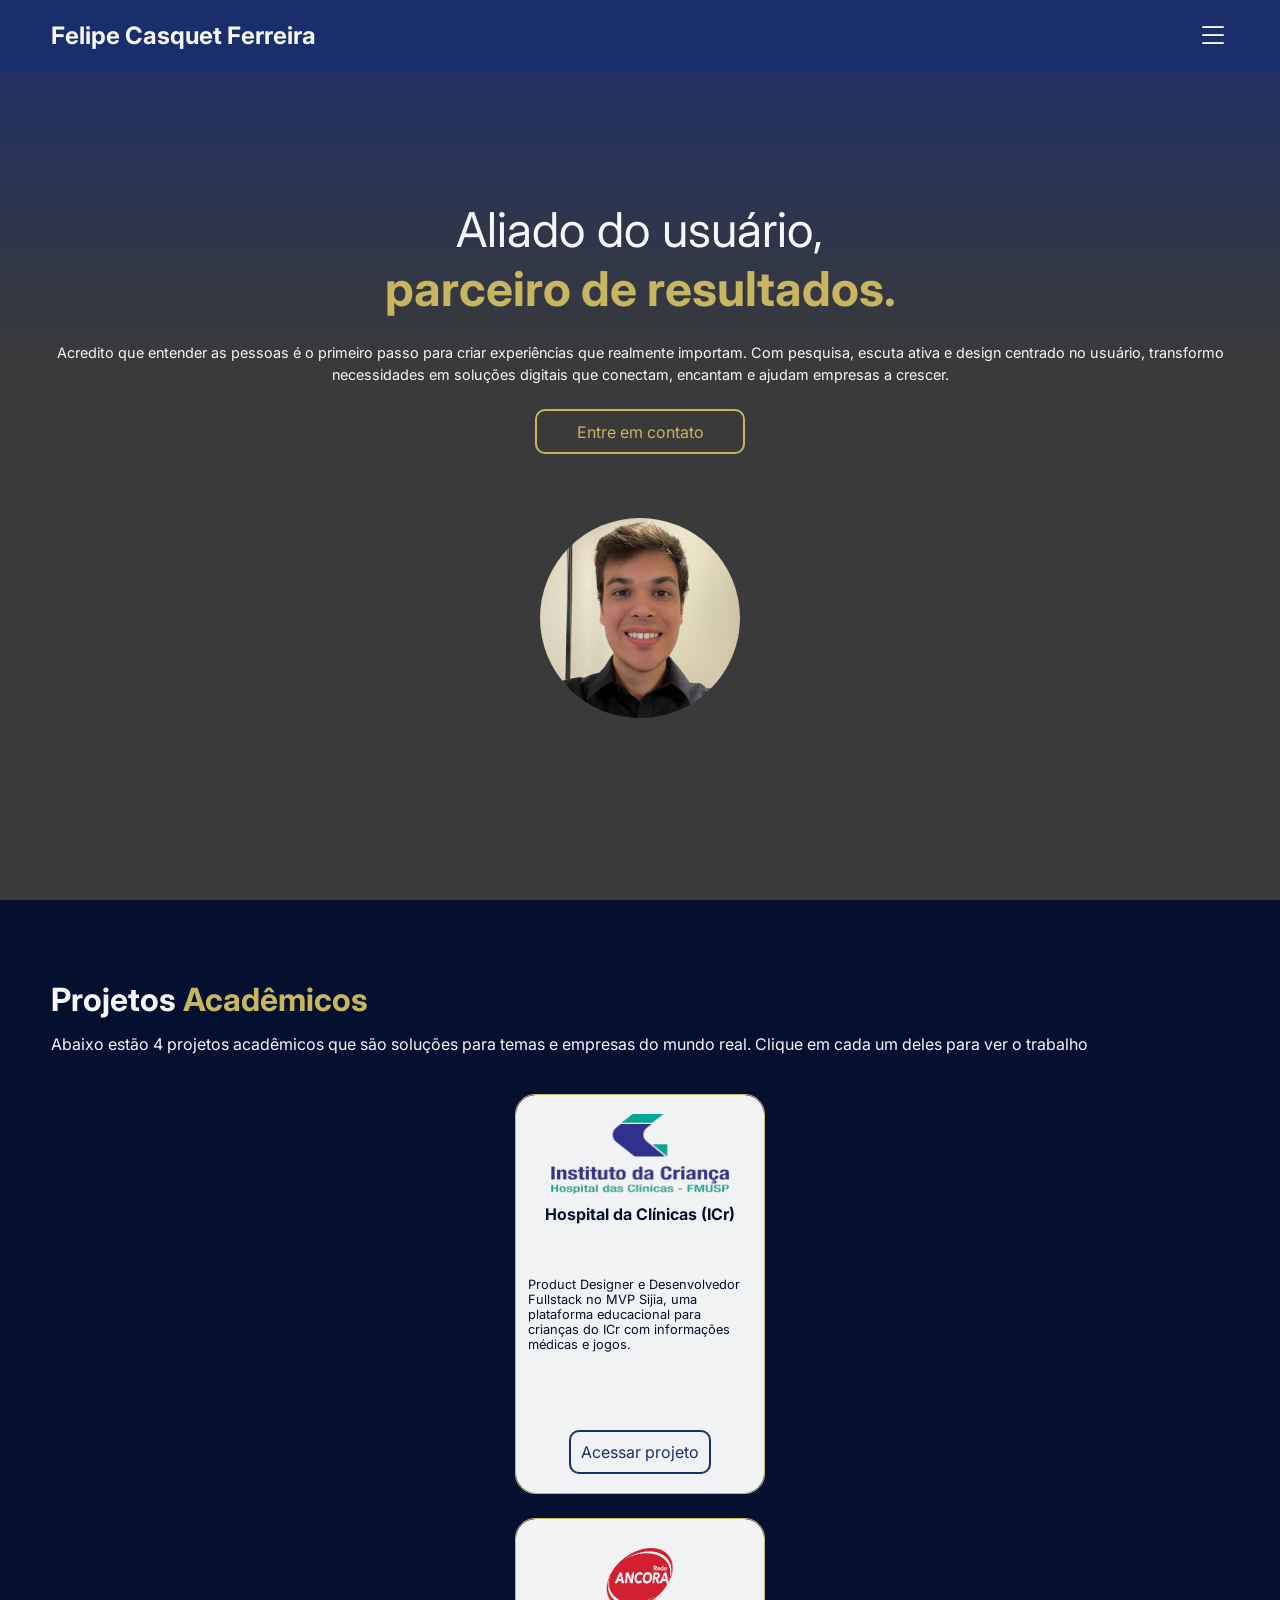
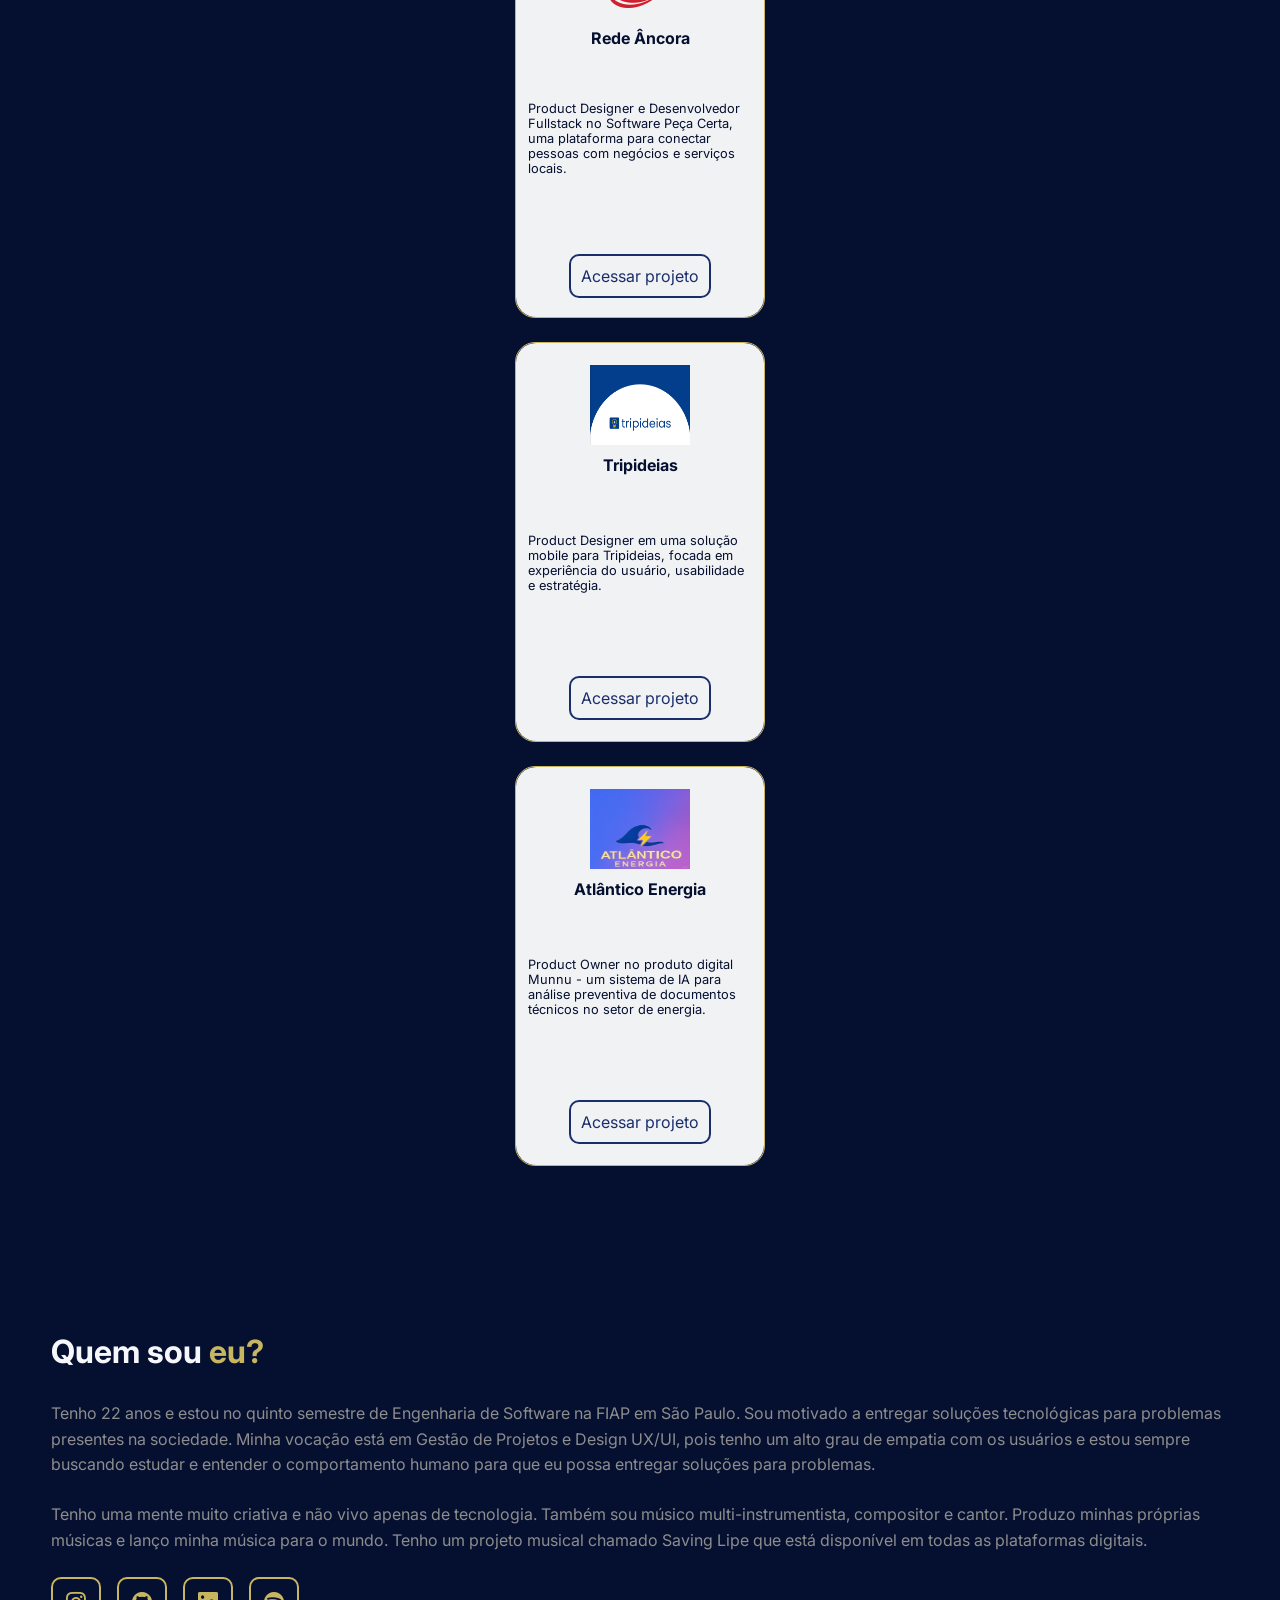
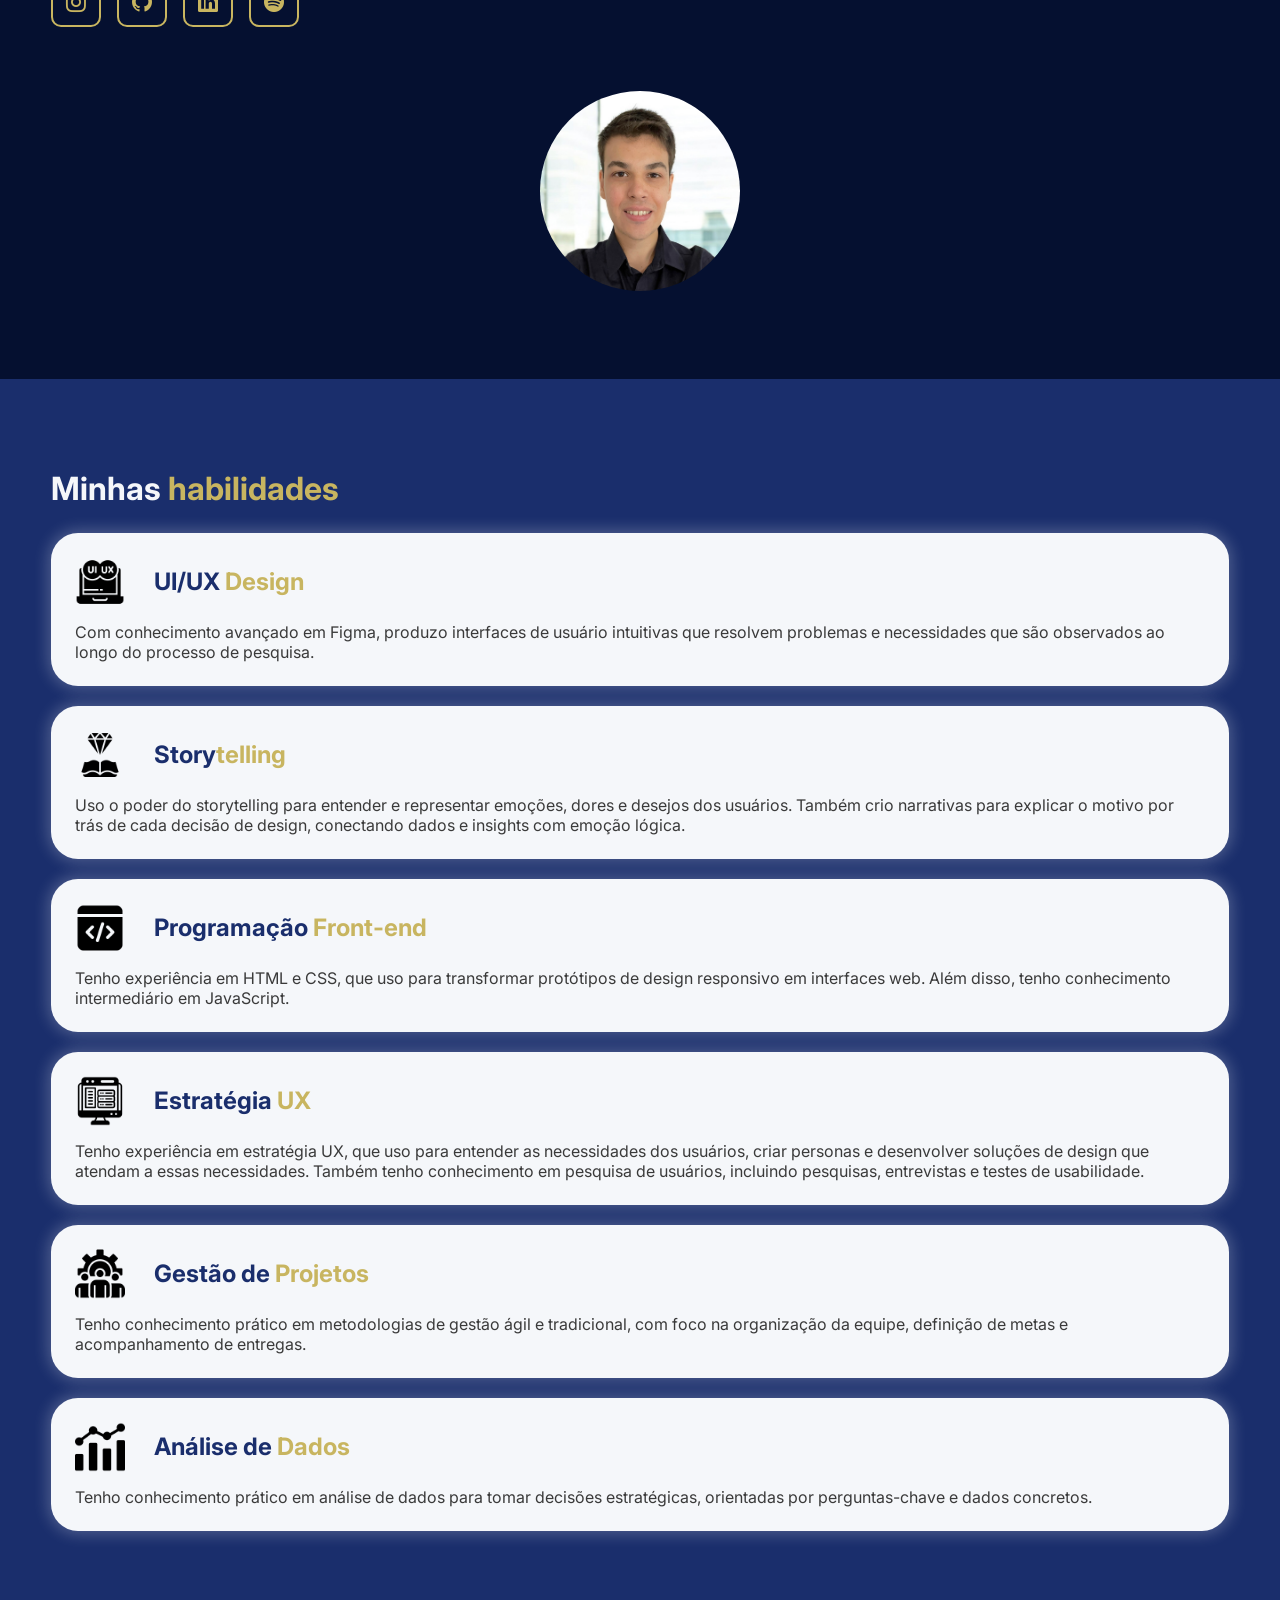
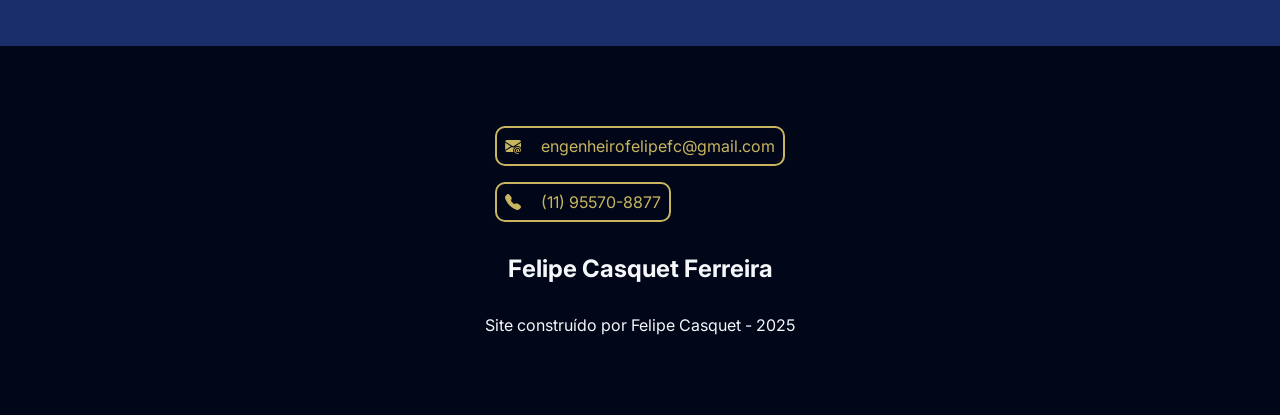
==== commit a2c5f440: "mudando funções" ====
--- a/index.html
+++ b/index.html
@@ -76,7 +76,7 @@
                                 <img src="./img-logo/logo-icr-sem-fundo.png" alt="Imagem logo Hospital das Clínicas">
                                 <h3>Hospital da Clínicas (ICr)</h3>
                                 </div>
-                                <p>Product Owner e Desenvolvedor Fullstack no MVP Sijia, uma plataforma educacional para crianças do ICr com informações médicas e jogos.</p>
+                                <p>Product Designer e Desenvolvedor Fullstack no MVP Sijia, uma plataforma educacional para crianças do ICr com informações médicas e jogos.</p>
                                 <button id="btn_acessar_projeto">Acessar projeto</button>
                             </div>
                         </div>
@@ -90,7 +90,7 @@
                             <img src="./img-logo/logo-rede-ancora-sem-fundo.png" alt="Imagem logo Rede Âncora">
                             <h3>Rede Âncora</h3>
                             </div>
-                            <p>Product Owner e Desenvolvedor Fullstack no Software Peça Certa, uma plataforma para conectar pessoas com negócios e serviços locais.</p>
+                            <p>Product Designer e Desenvolvedor Fullstack no Software Peça Certa, uma plataforma para conectar pessoas com negócios e serviços locais.</p>
                             <button id="btn_acessar_projeto">Acessar projeto</button>
                         </div>
                         </div>
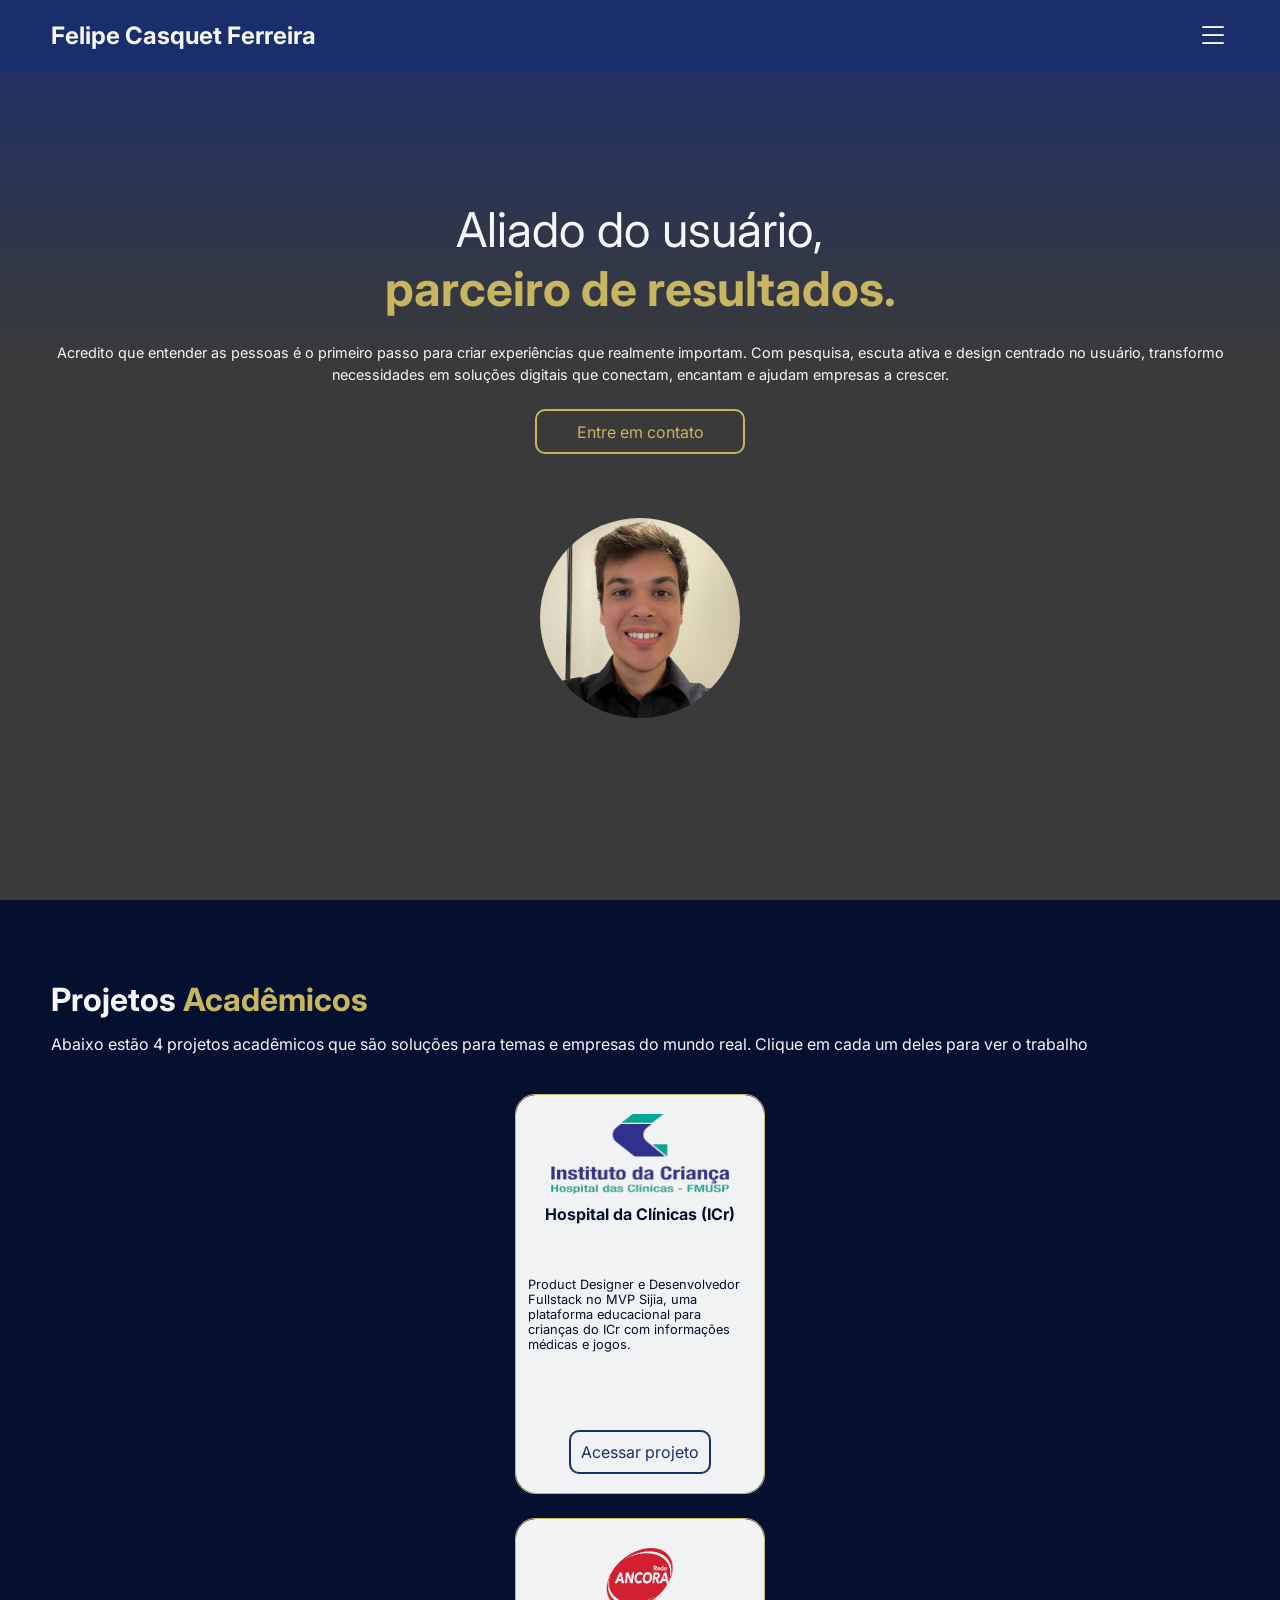
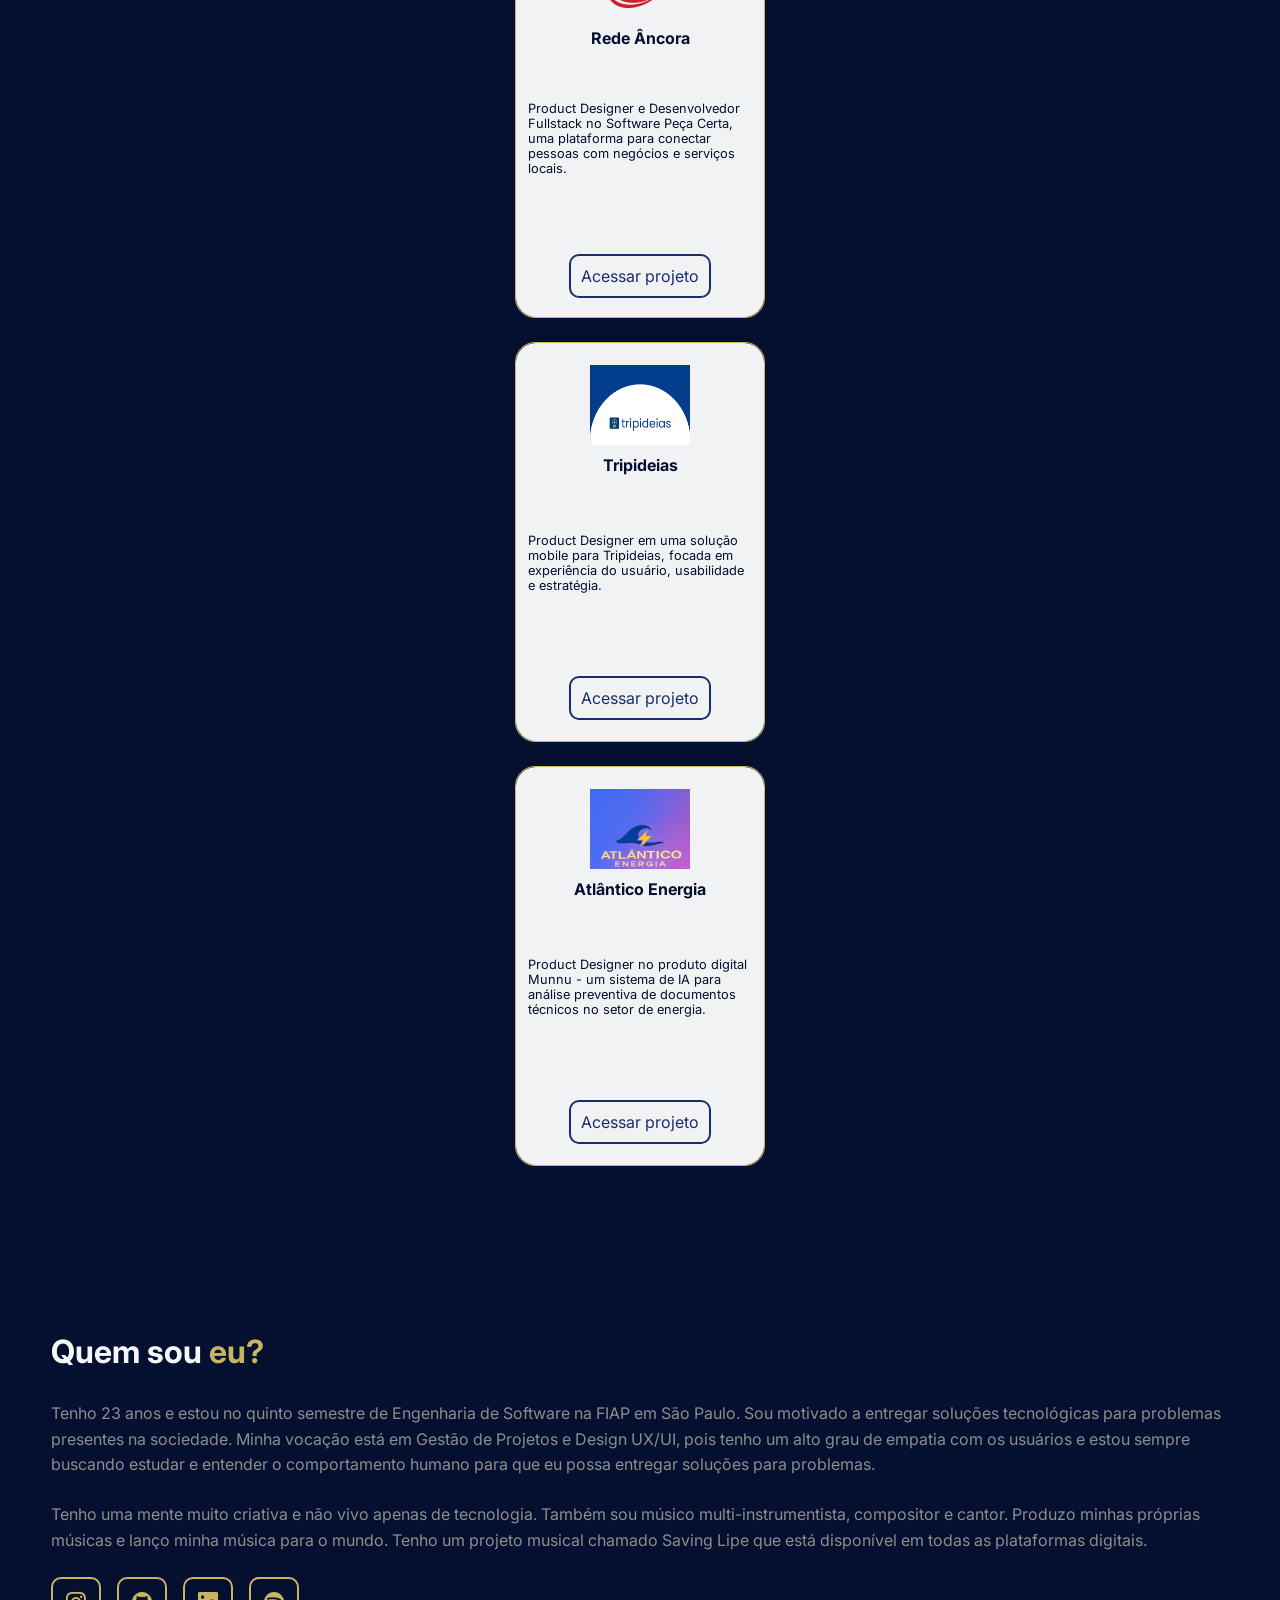
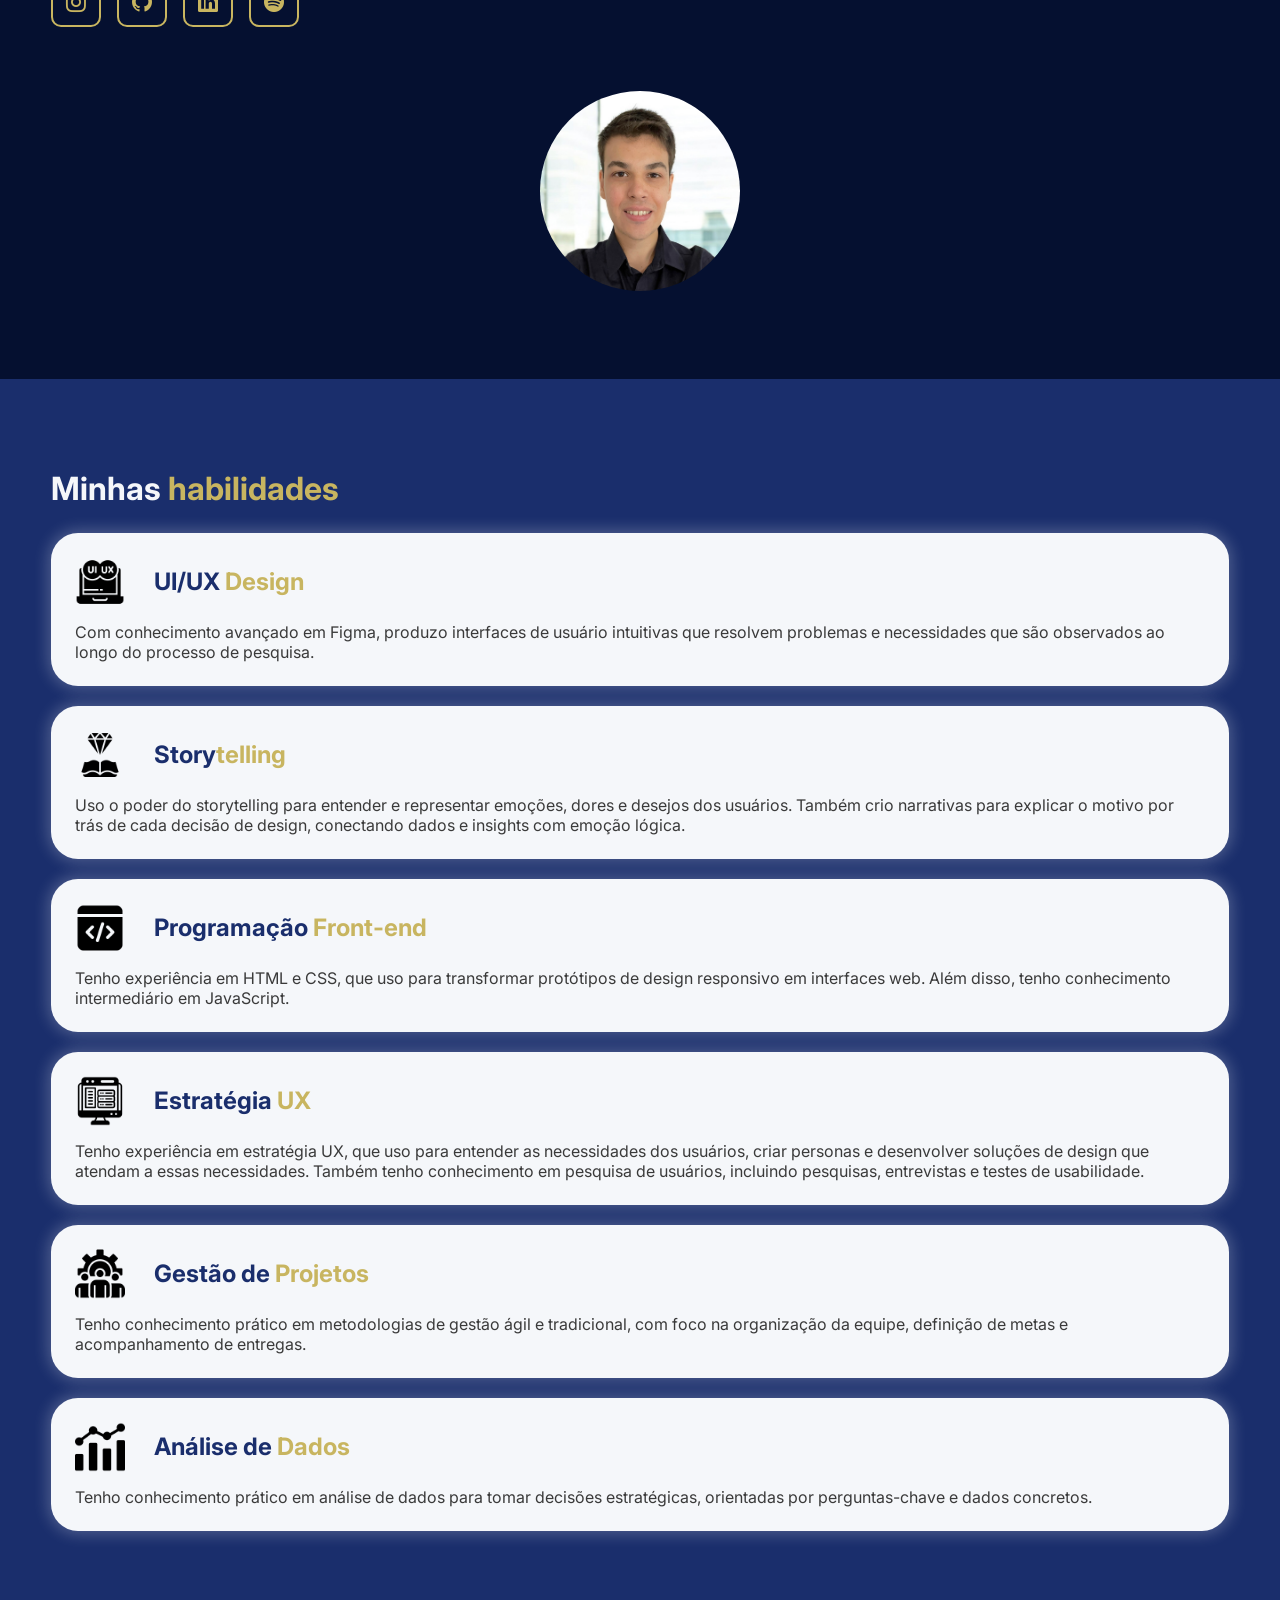
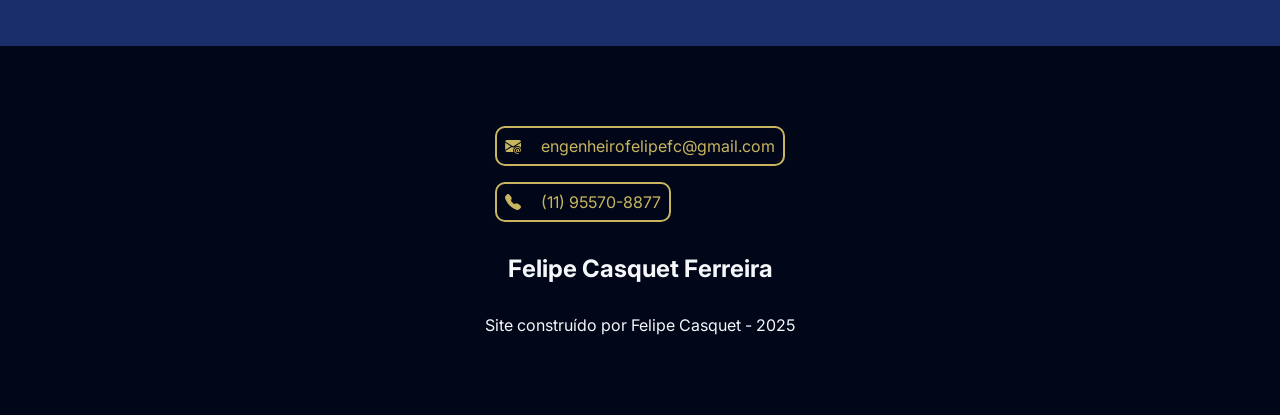
==== commit cb321ce7: "mudando funções" ====
--- a/index.html
+++ b/index.html
@@ -119,7 +119,7 @@
                             <img class="img-tripideias" src="./img-logo/logo_energia_max.jpg" alt="Imagem logo Atlantico Energia S.A">
                             <h3>Atlântico Energia</h3>
                             </div>
-                            <p>Product Owner no produto digital Munnu - um sistema de IA para análise preventiva de documentos técnicos no setor de energia.</p>
+                            <p>Product Designer no produto digital Munnu - um sistema de IA para análise preventiva de documentos técnicos no setor de energia.</p>
                             <button id="btn_acessar_projeto">Acessar projeto</button>
                         </div>
                         </div>
@@ -135,7 +135,7 @@
             <div class="interface">
                 <div class="txt-sobre">
                     <h1 class="titulo-section">Quem sou <span>eu?</span></h1>
-                    <p>Tenho 22 anos e estou no quinto semestre de Engenharia de Software na FIAP em São Paulo. Sou motivado a entregar soluções tecnológicas para problemas presentes na sociedade. Minha vocação está em Gestão de Projetos e Design UX/UI, pois tenho um alto grau de empatia com os usuários e estou sempre buscando estudar e entender o comportamento humano para que eu possa entregar soluções para problemas.</p>
+                    <p>Tenho 23 anos e estou no quinto semestre de Engenharia de Software na FIAP em São Paulo. Sou motivado a entregar soluções tecnológicas para problemas presentes na sociedade. Minha vocação está em Gestão de Projetos e Design UX/UI, pois tenho um alto grau de empatia com os usuários e estou sempre buscando estudar e entender o comportamento humano para que eu possa entregar soluções para problemas.</p>
                     <p>Tenho uma mente muito criativa e não vivo apenas de tecnologia. Também sou músico multi-instrumentista, compositor e cantor. Produzo minhas próprias músicas e lanço minha música para o mundo. Tenho um projeto musical chamado Saving Lipe que está disponível em todas as plataformas digitais.</p>
                     <div class="btn-redes-sociais">
                         <a href="https://www.instagram.com/savinglipe/" target="_blank"><button><i class="bi bi-instagram"></i></button></a>
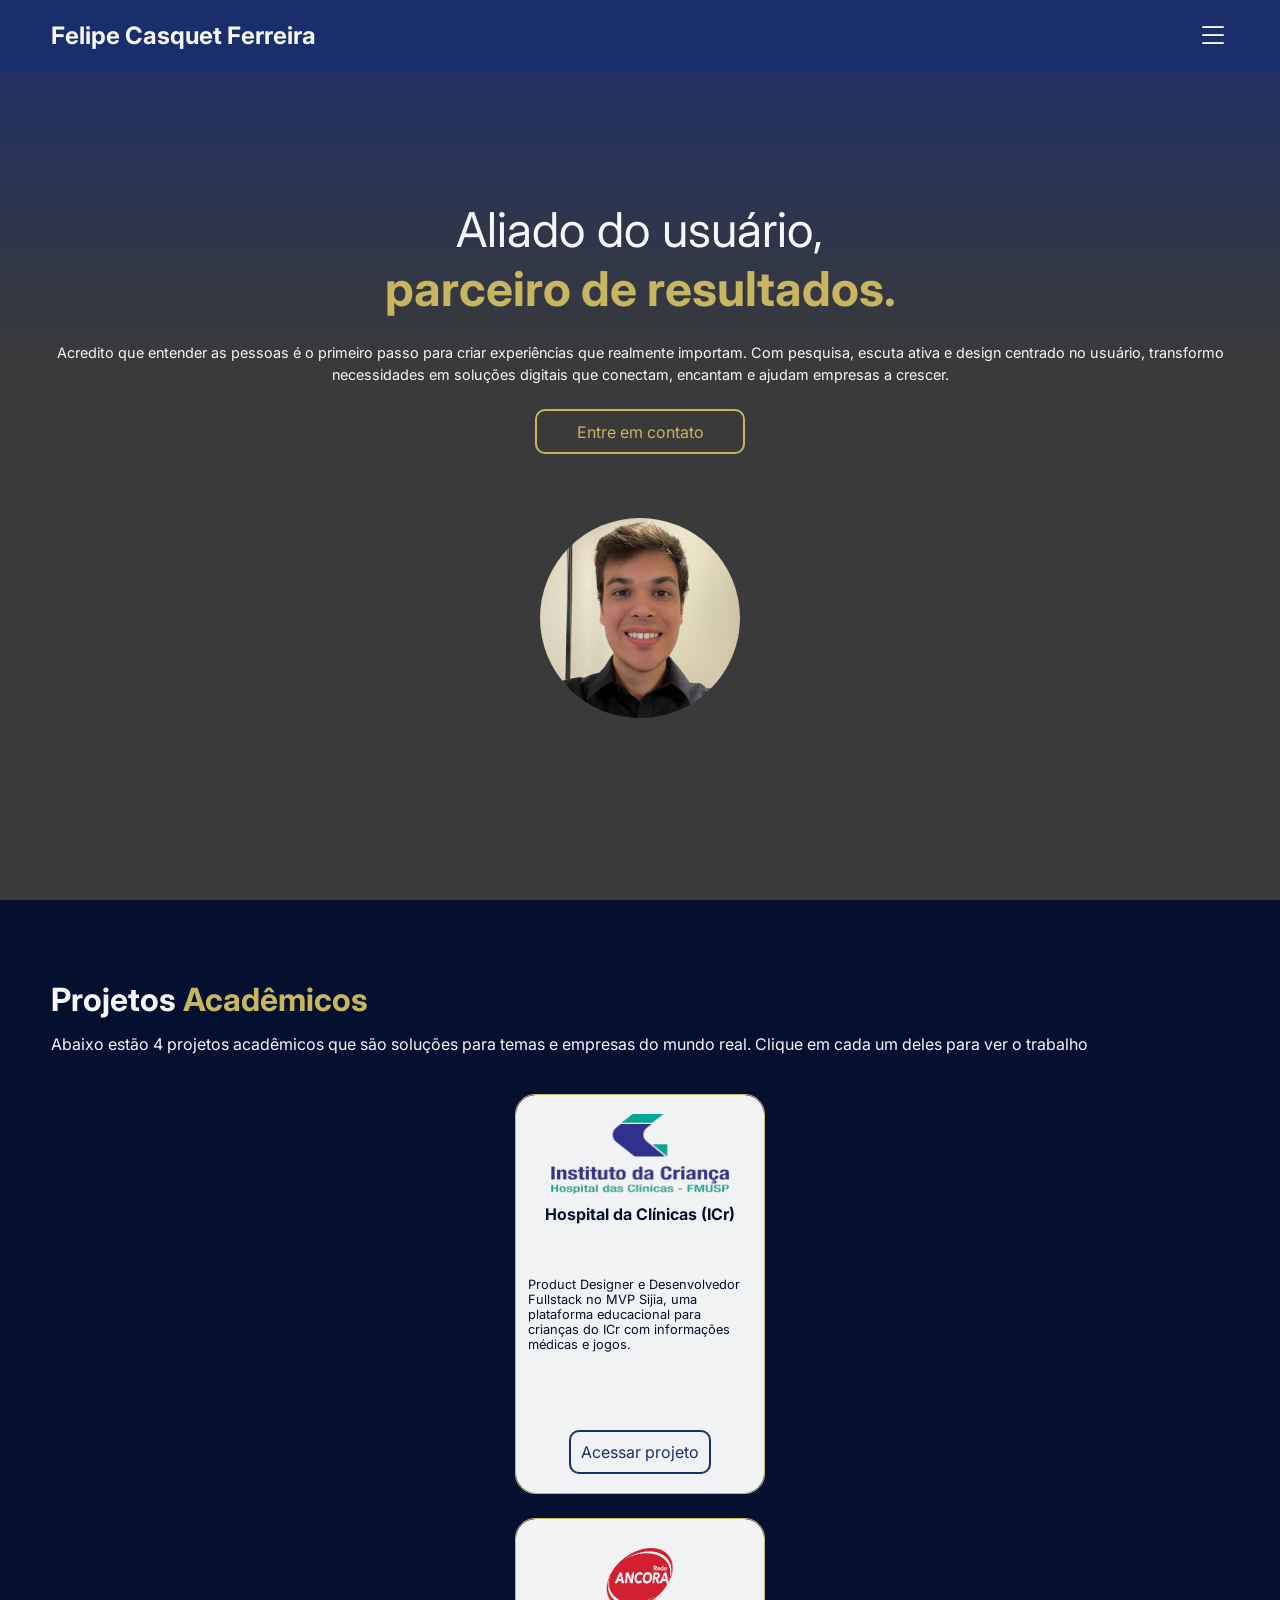
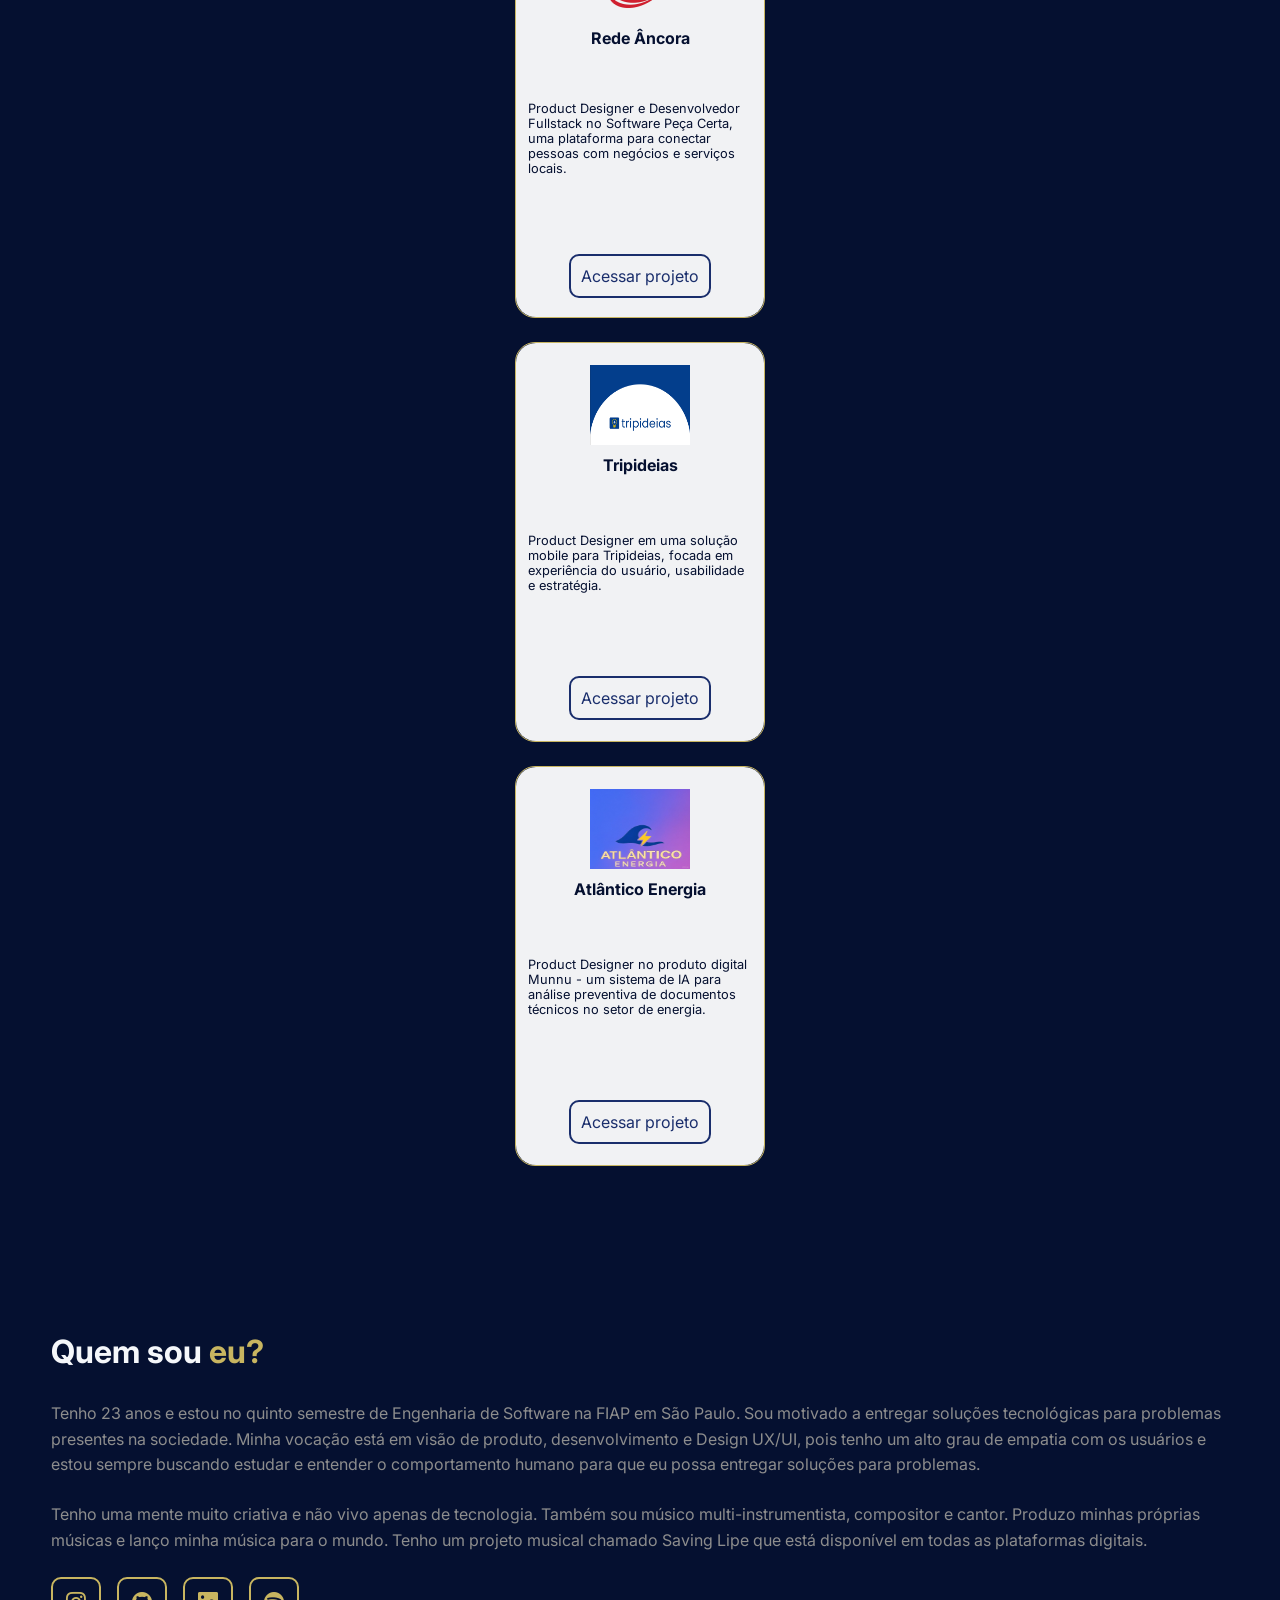
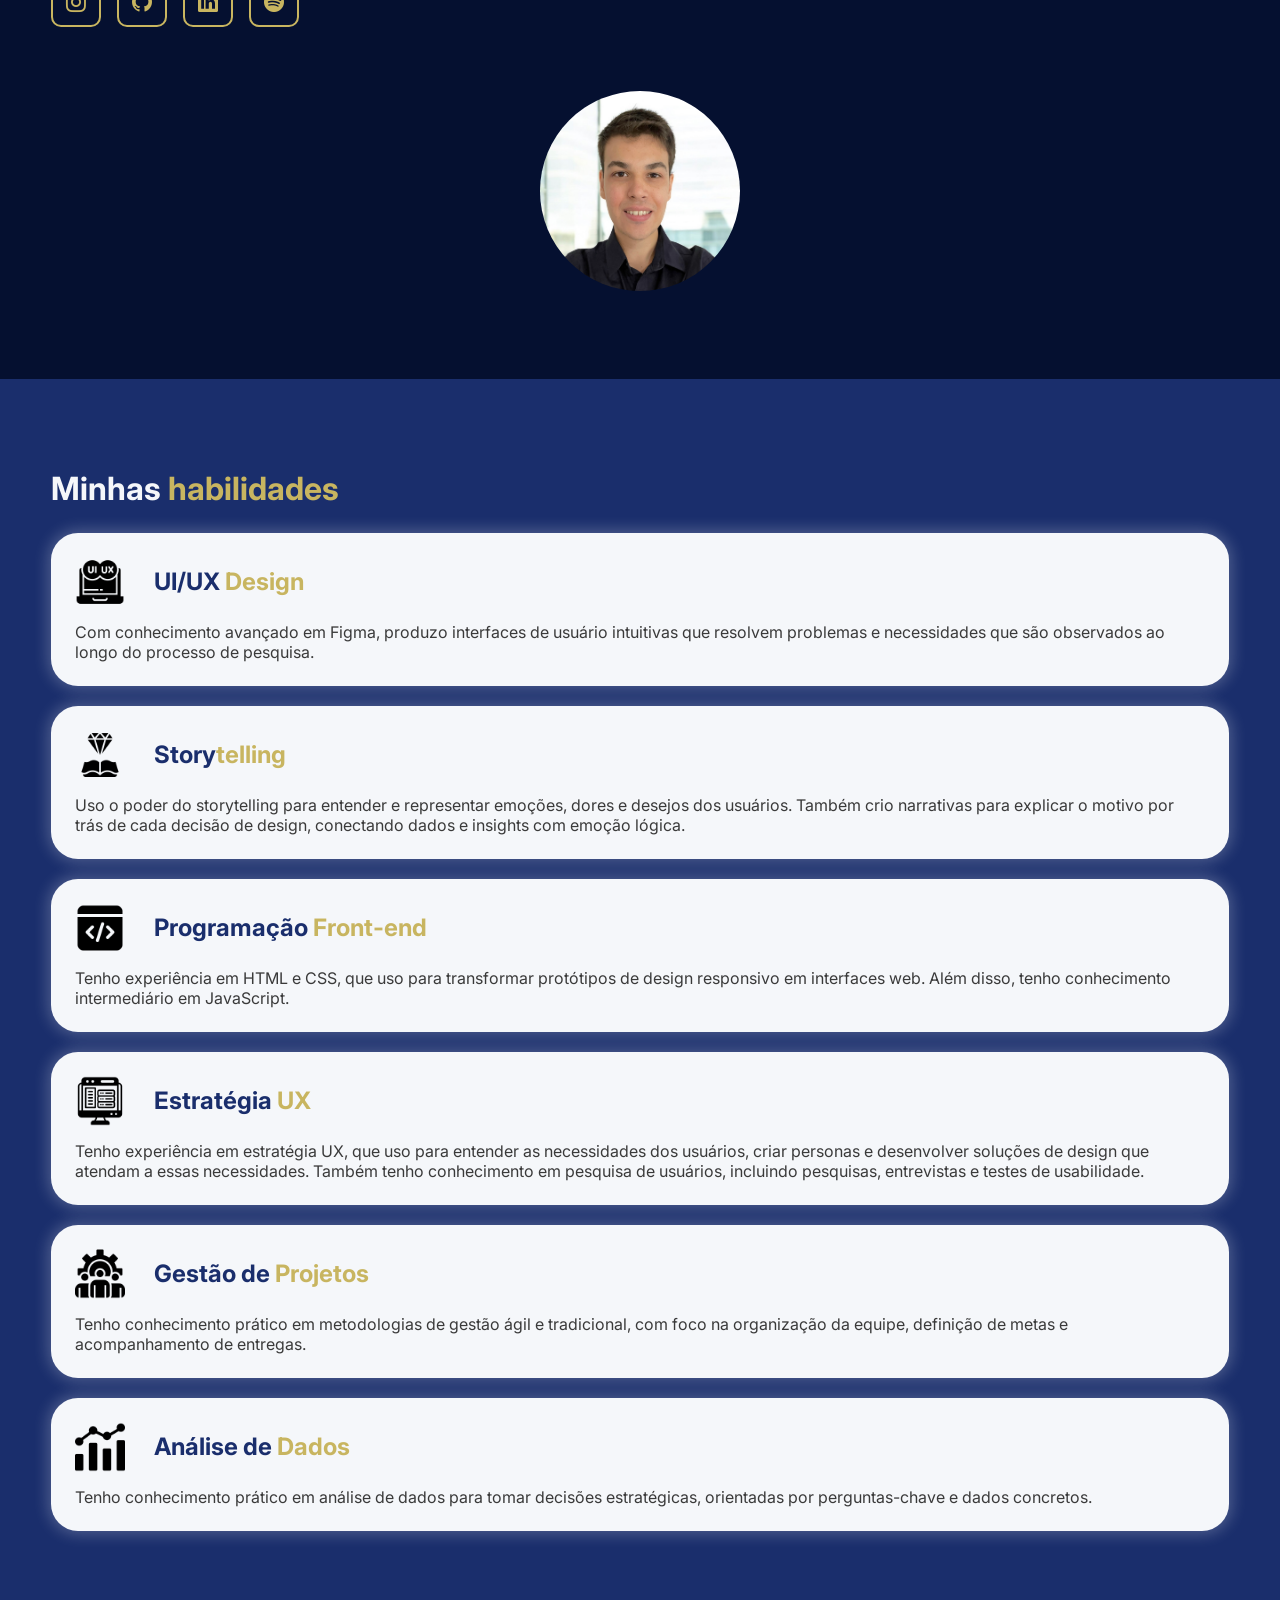
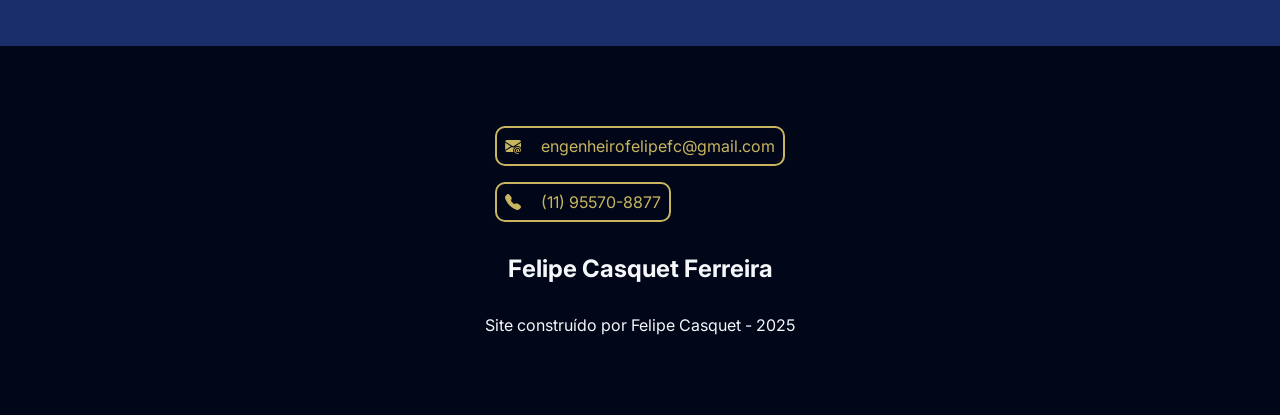
==== commit e97a23d1: "mudando funções" ====
--- a/index.html
+++ b/index.html
@@ -135,7 +135,7 @@
             <div class="interface">
                 <div class="txt-sobre">
                     <h1 class="titulo-section">Quem sou <span>eu?</span></h1>
-                    <p>Tenho 23 anos e estou no quinto semestre de Engenharia de Software na FIAP em São Paulo. Sou motivado a entregar soluções tecnológicas para problemas presentes na sociedade. Minha vocação está em Gestão de Projetos e Design UX/UI, pois tenho um alto grau de empatia com os usuários e estou sempre buscando estudar e entender o comportamento humano para que eu possa entregar soluções para problemas.</p>
+                    <p>Tenho 23 anos e estou no quinto semestre de Engenharia de Software na FIAP em São Paulo. Sou motivado a entregar soluções tecnológicas para problemas presentes na sociedade. Minha vocação está em visão de produto, desenvolvimento e Design UX/UI, pois tenho um alto grau de empatia com os usuários e estou sempre buscando estudar e entender o comportamento humano para que eu possa entregar soluções para problemas.</p>
                     <p>Tenho uma mente muito criativa e não vivo apenas de tecnologia. Também sou músico multi-instrumentista, compositor e cantor. Produzo minhas próprias músicas e lanço minha música para o mundo. Tenho um projeto musical chamado Saving Lipe que está disponível em todas as plataformas digitais.</p>
                     <div class="btn-redes-sociais">
                         <a href="https://www.instagram.com/savinglipe/" target="_blank"><button><i class="bi bi-instagram"></i></button></a>
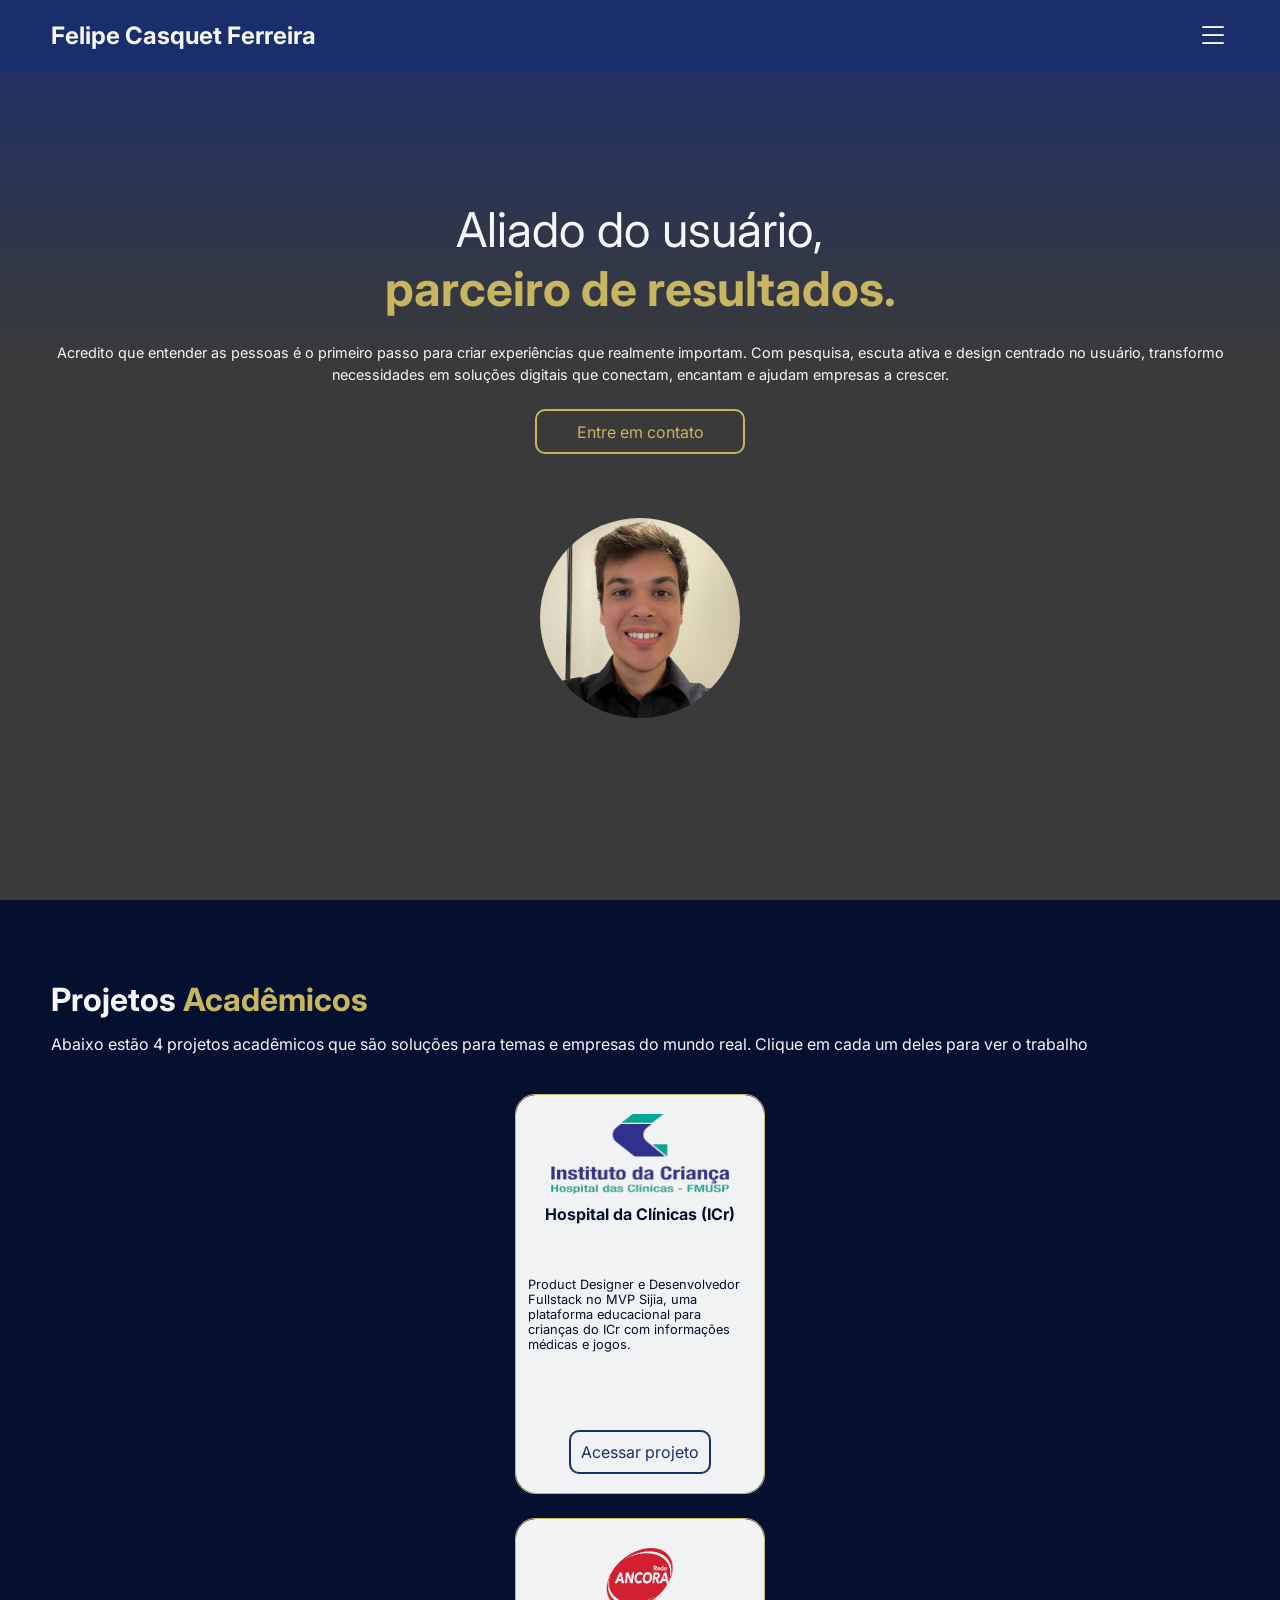
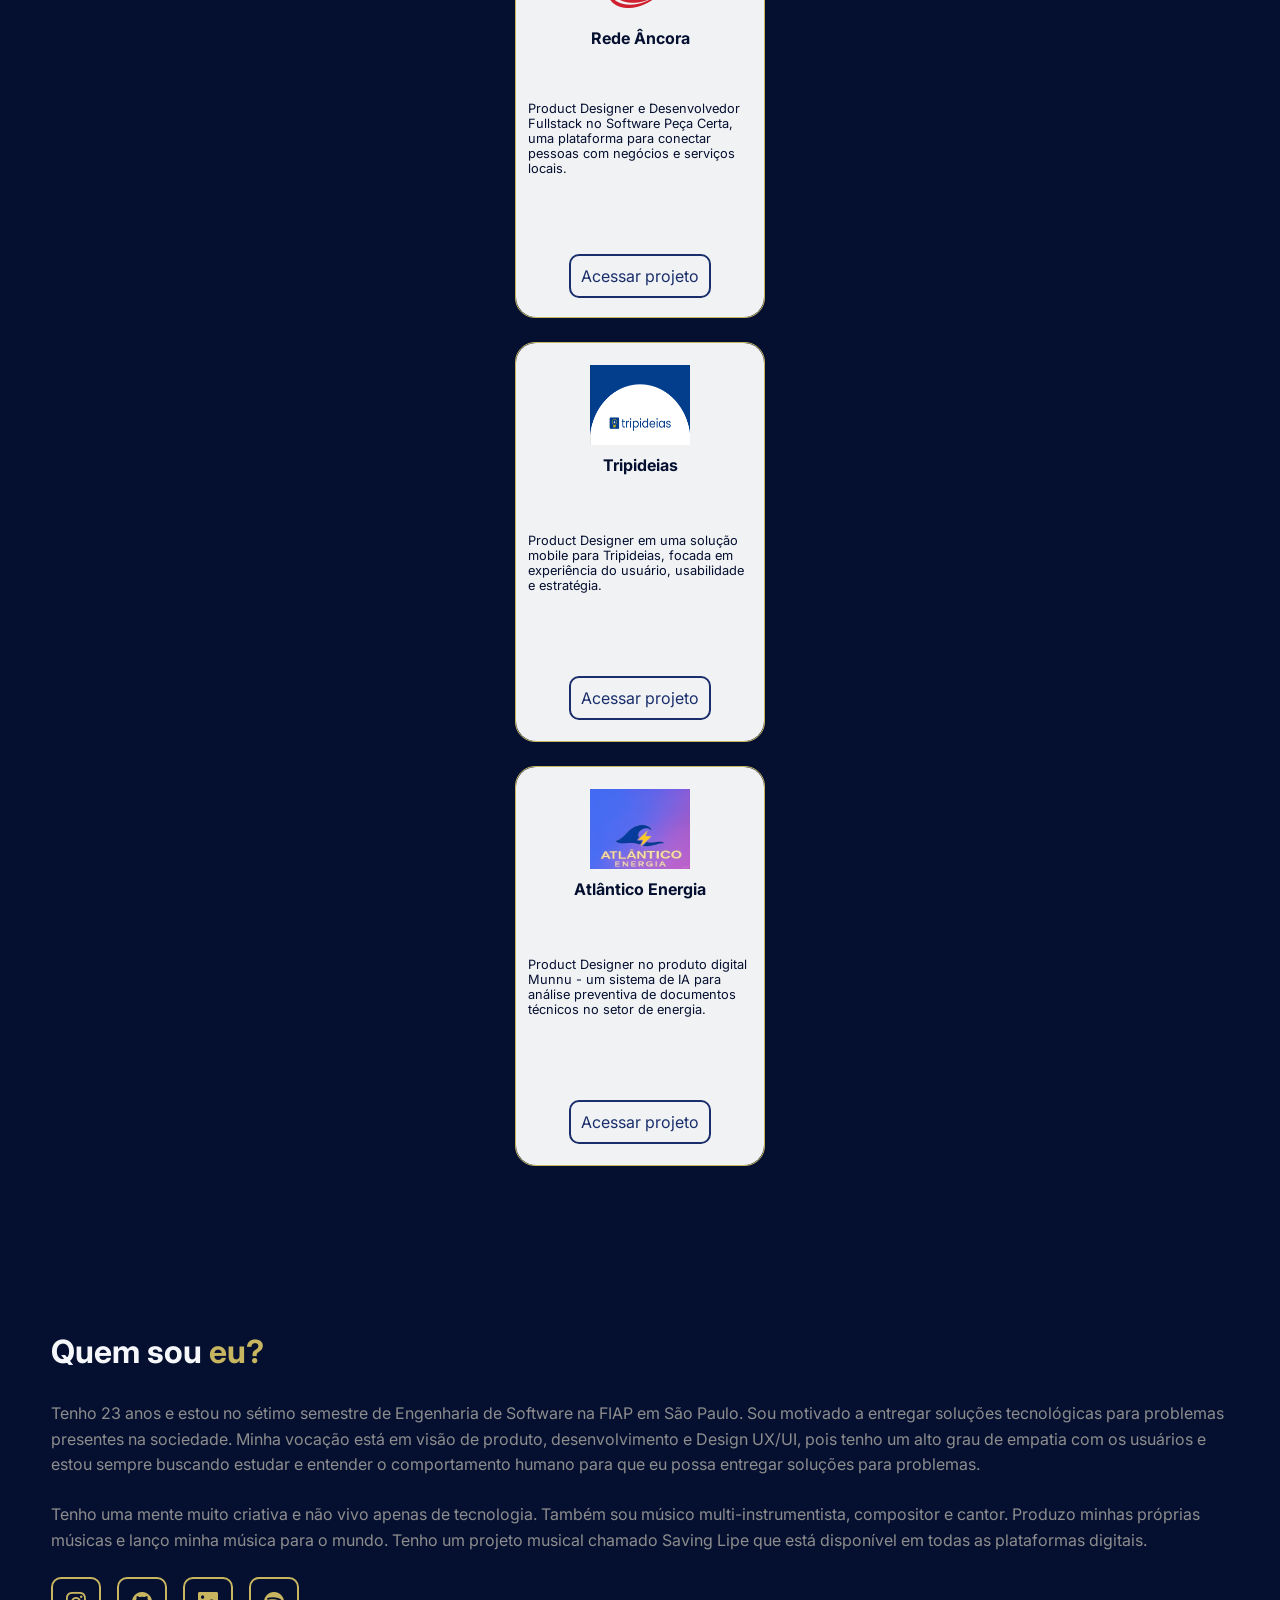
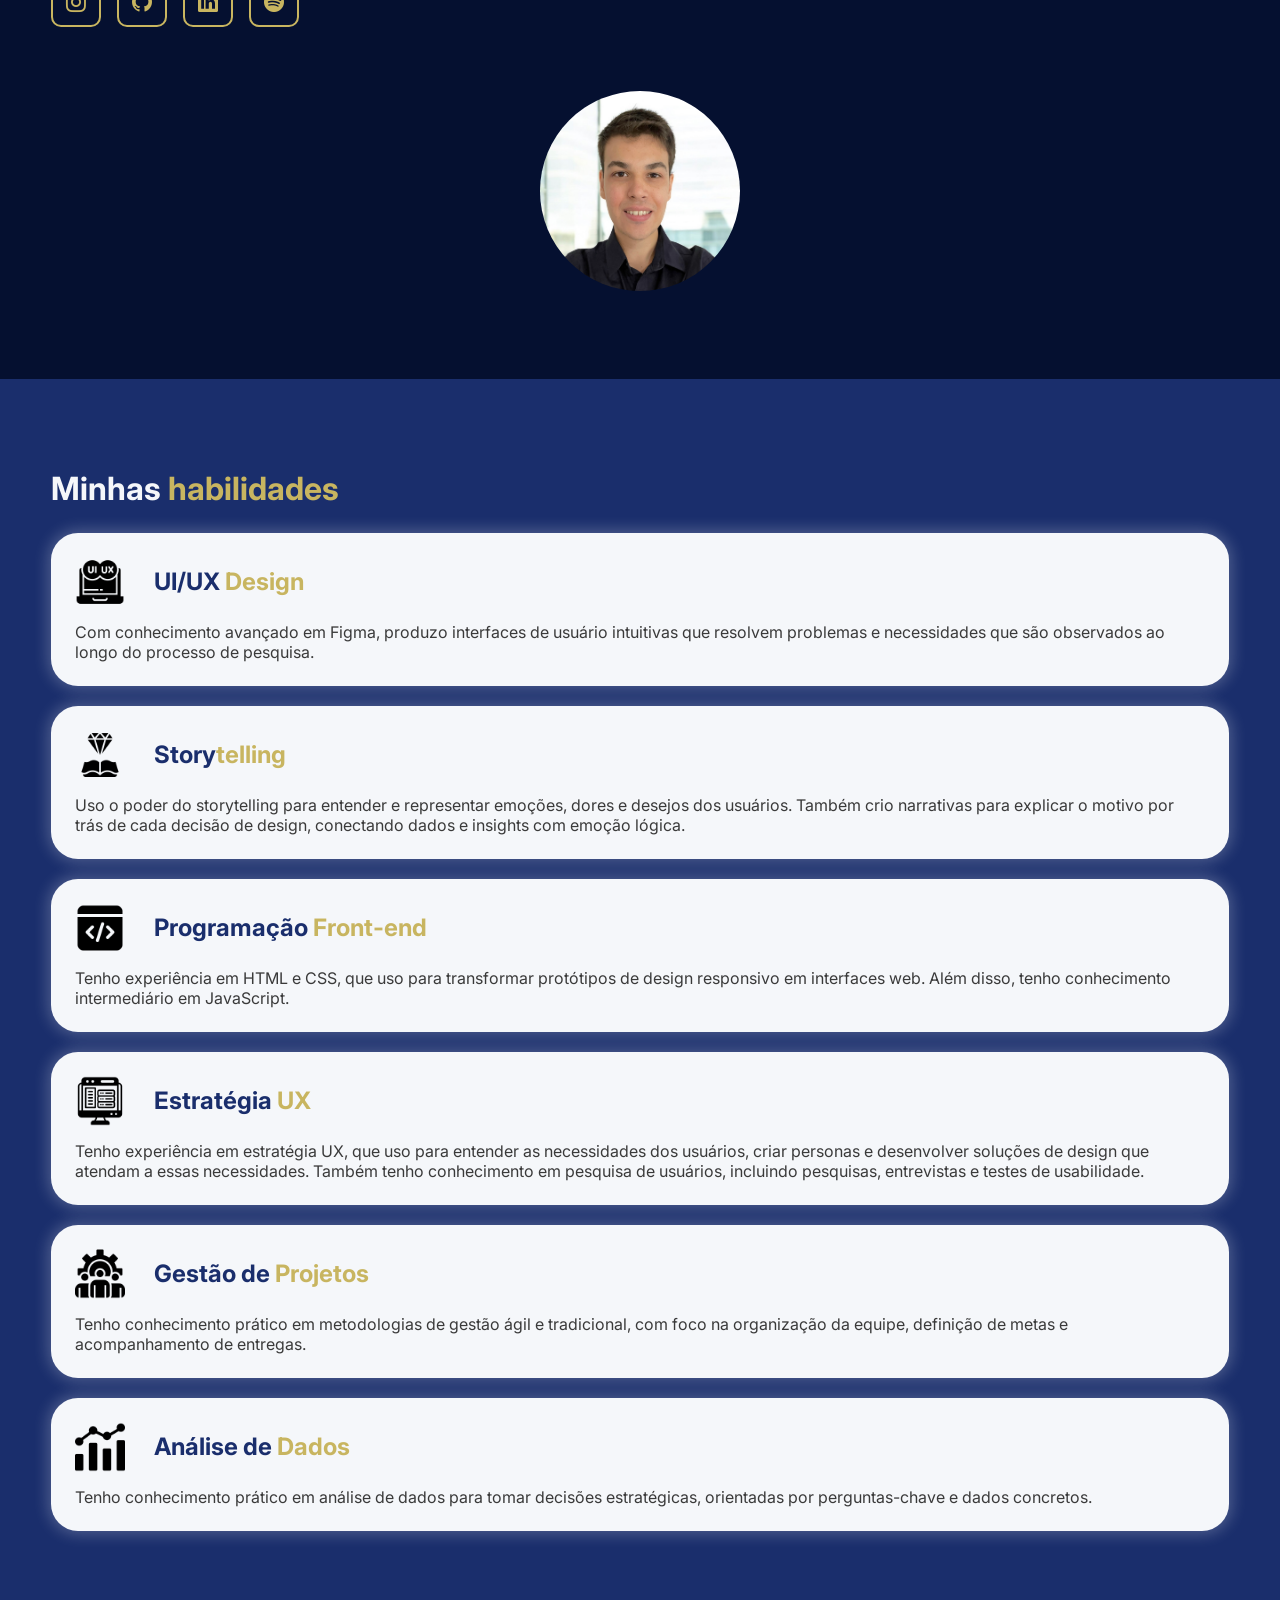
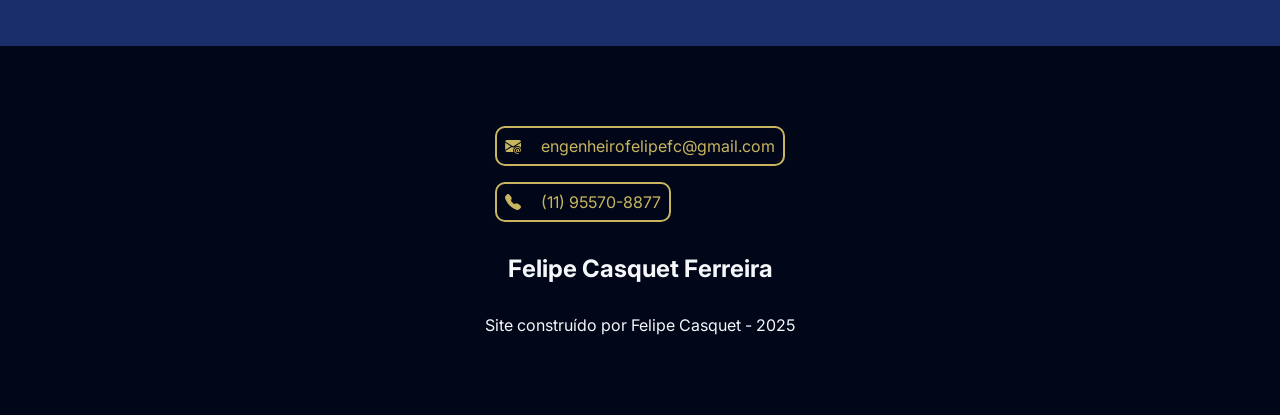
==== commit 61854e90: "Update academic semester in personal description" ====
--- a/index.html
+++ b/index.html
@@ -135,7 +135,7 @@
             <div class="interface">
                 <div class="txt-sobre">
                     <h1 class="titulo-section">Quem sou <span>eu?</span></h1>
-                    <p>Tenho 23 anos e estou no quinto semestre de Engenharia de Software na FIAP em São Paulo. Sou motivado a entregar soluções tecnológicas para problemas presentes na sociedade. Minha vocação está em visão de produto, desenvolvimento e Design UX/UI, pois tenho um alto grau de empatia com os usuários e estou sempre buscando estudar e entender o comportamento humano para que eu possa entregar soluções para problemas.</p>
+                    <p>Tenho 23 anos e estou no sétimo semestre de Engenharia de Software na FIAP em São Paulo. Sou motivado a entregar soluções tecnológicas para problemas presentes na sociedade. Minha vocação está em visão de produto, desenvolvimento e Design UX/UI, pois tenho um alto grau de empatia com os usuários e estou sempre buscando estudar e entender o comportamento humano para que eu possa entregar soluções para problemas.</p>
                     <p>Tenho uma mente muito criativa e não vivo apenas de tecnologia. Também sou músico multi-instrumentista, compositor e cantor. Produzo minhas próprias músicas e lanço minha música para o mundo. Tenho um projeto musical chamado Saving Lipe que está disponível em todas as plataformas digitais.</p>
                     <div class="btn-redes-sociais">
                         <a href="https://www.instagram.com/savinglipe/" target="_blank"><button><i class="bi bi-instagram"></i></button></a>
@@ -216,4 +216,4 @@
     </footer>
     <script src="script.js"></script>
 </body>
-</html>+</html>
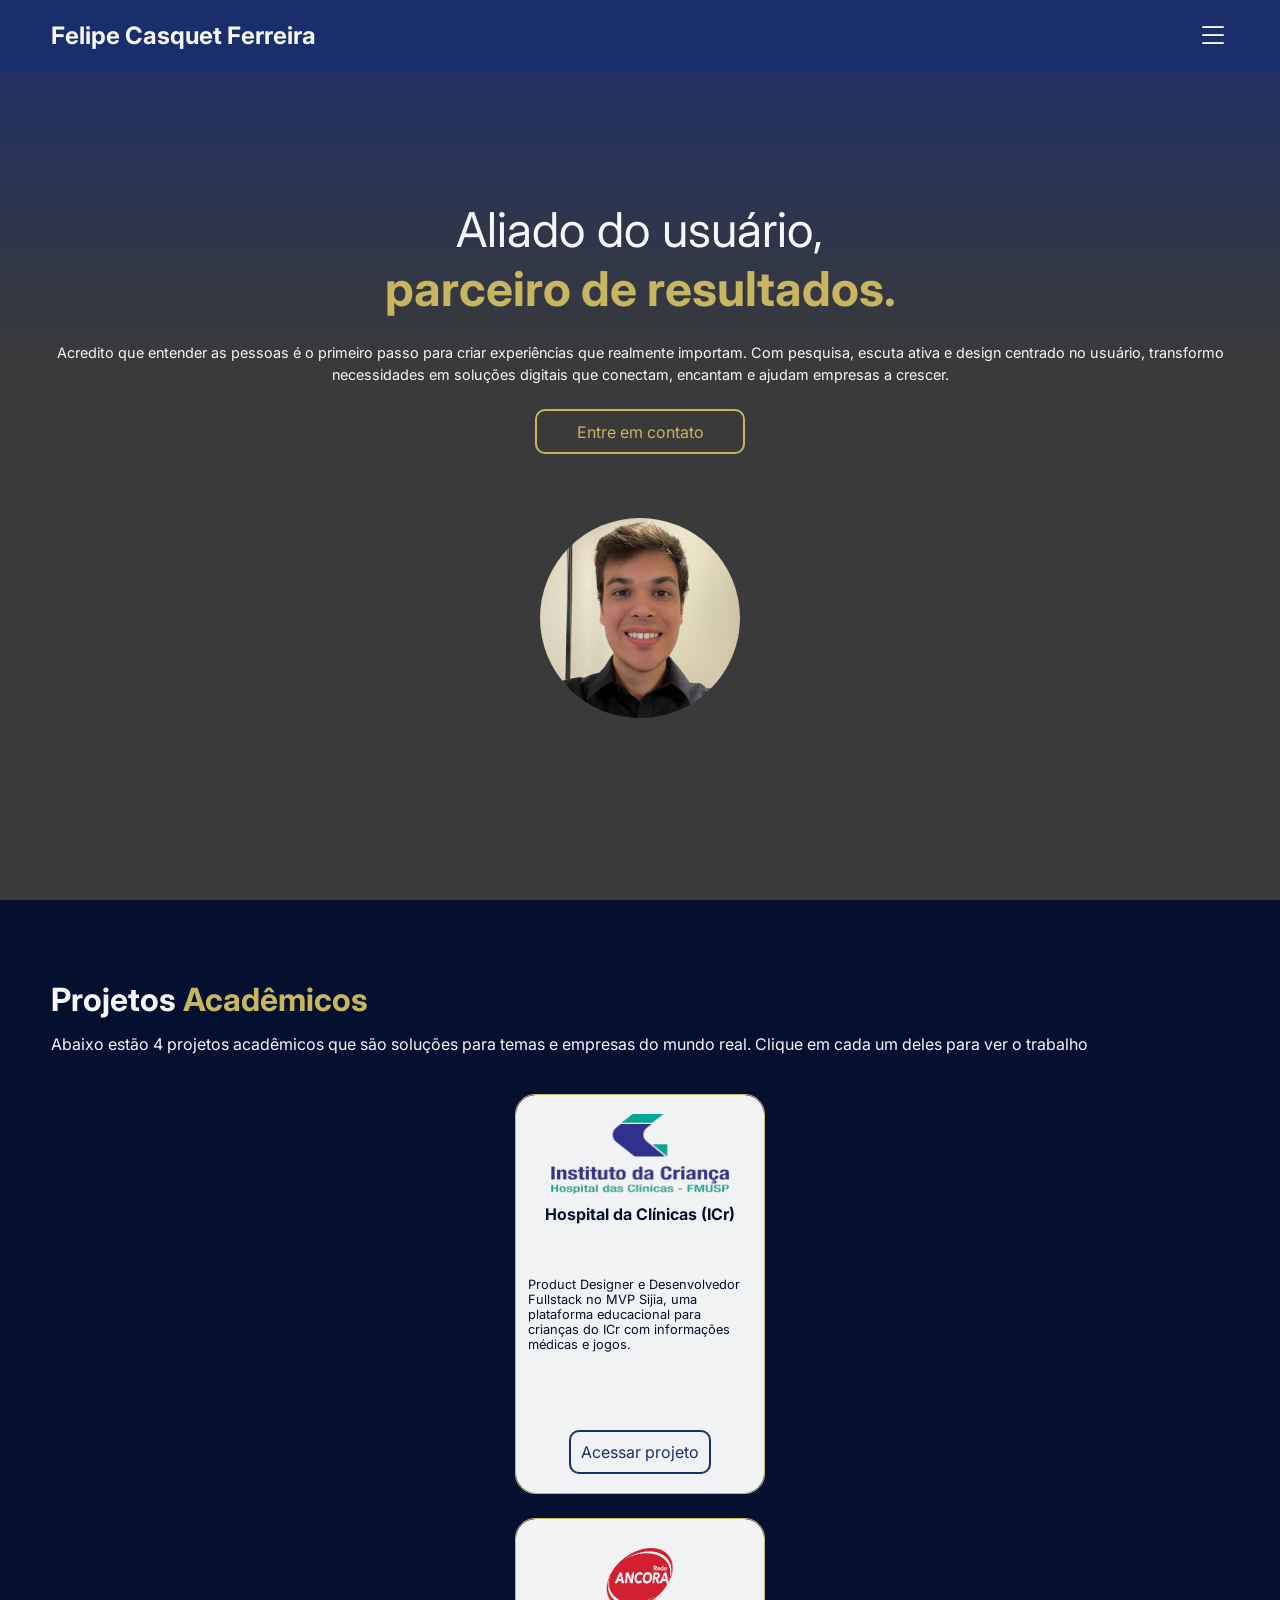
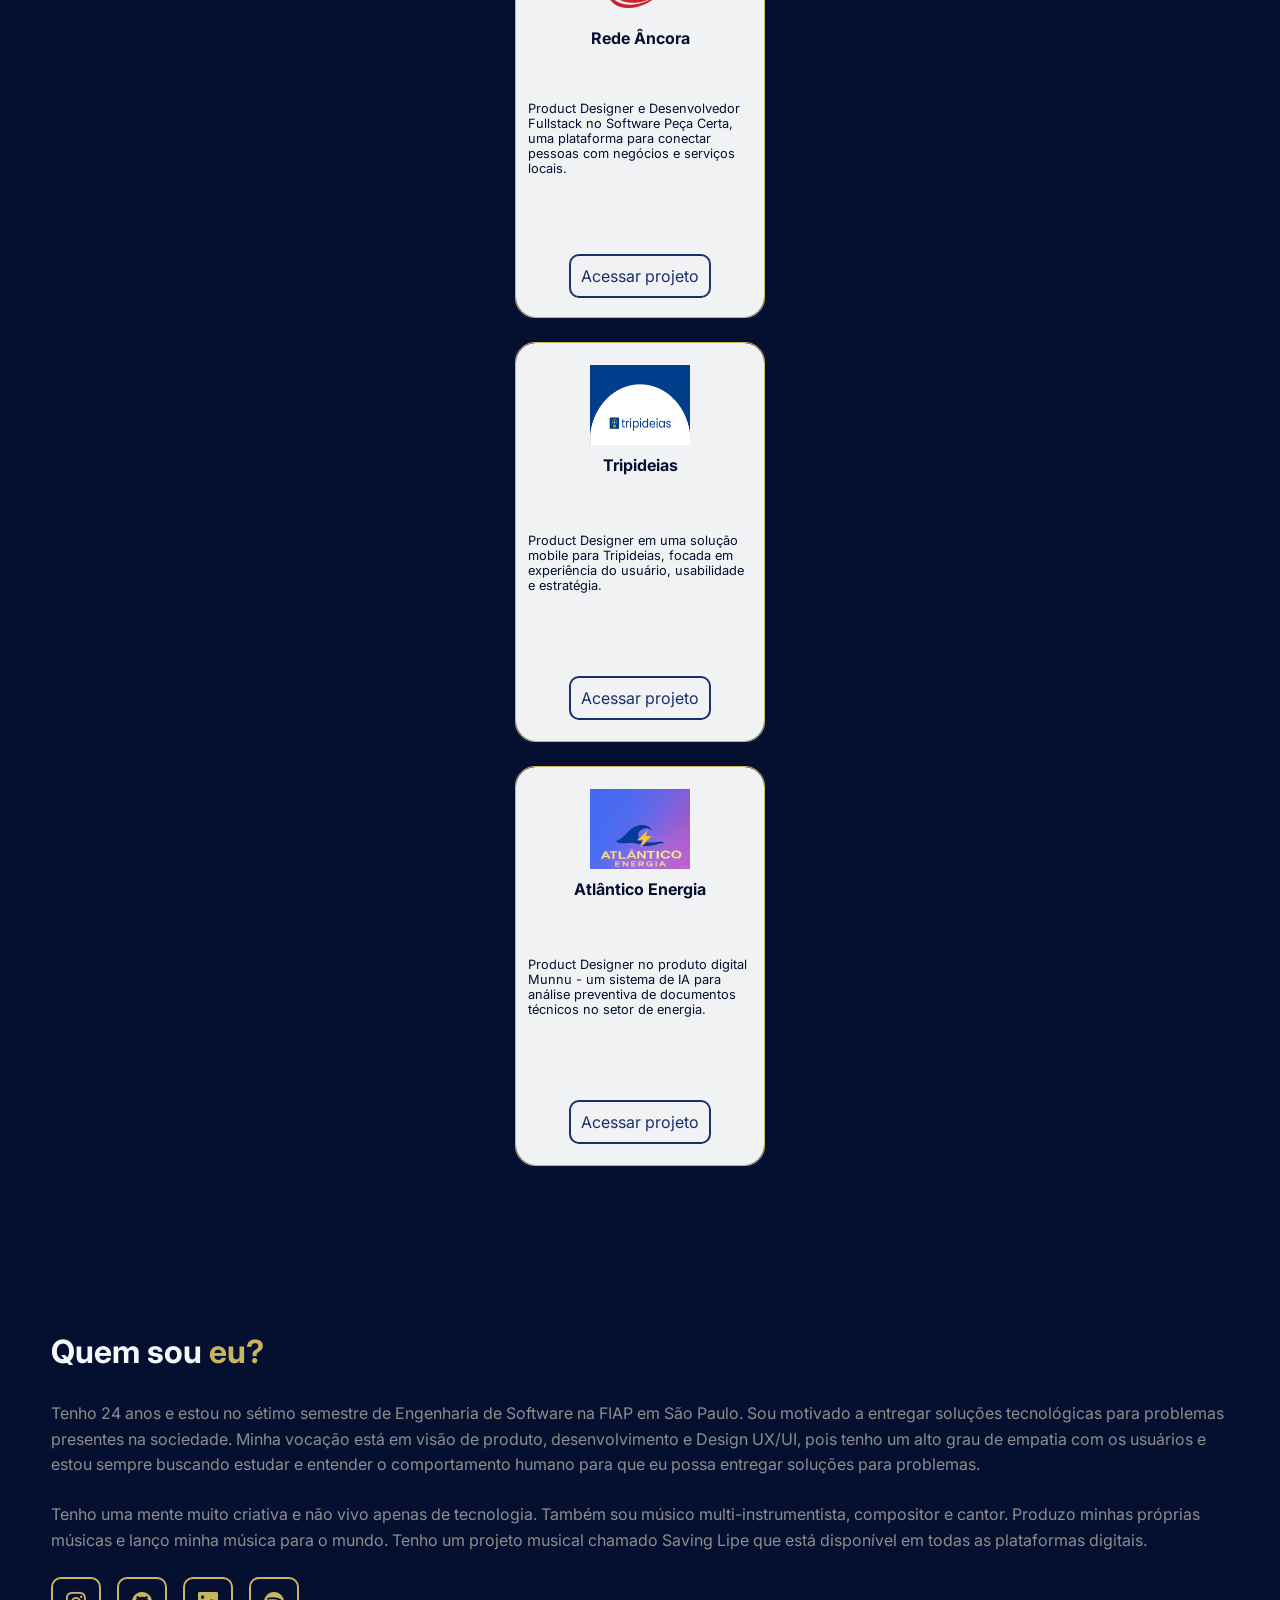
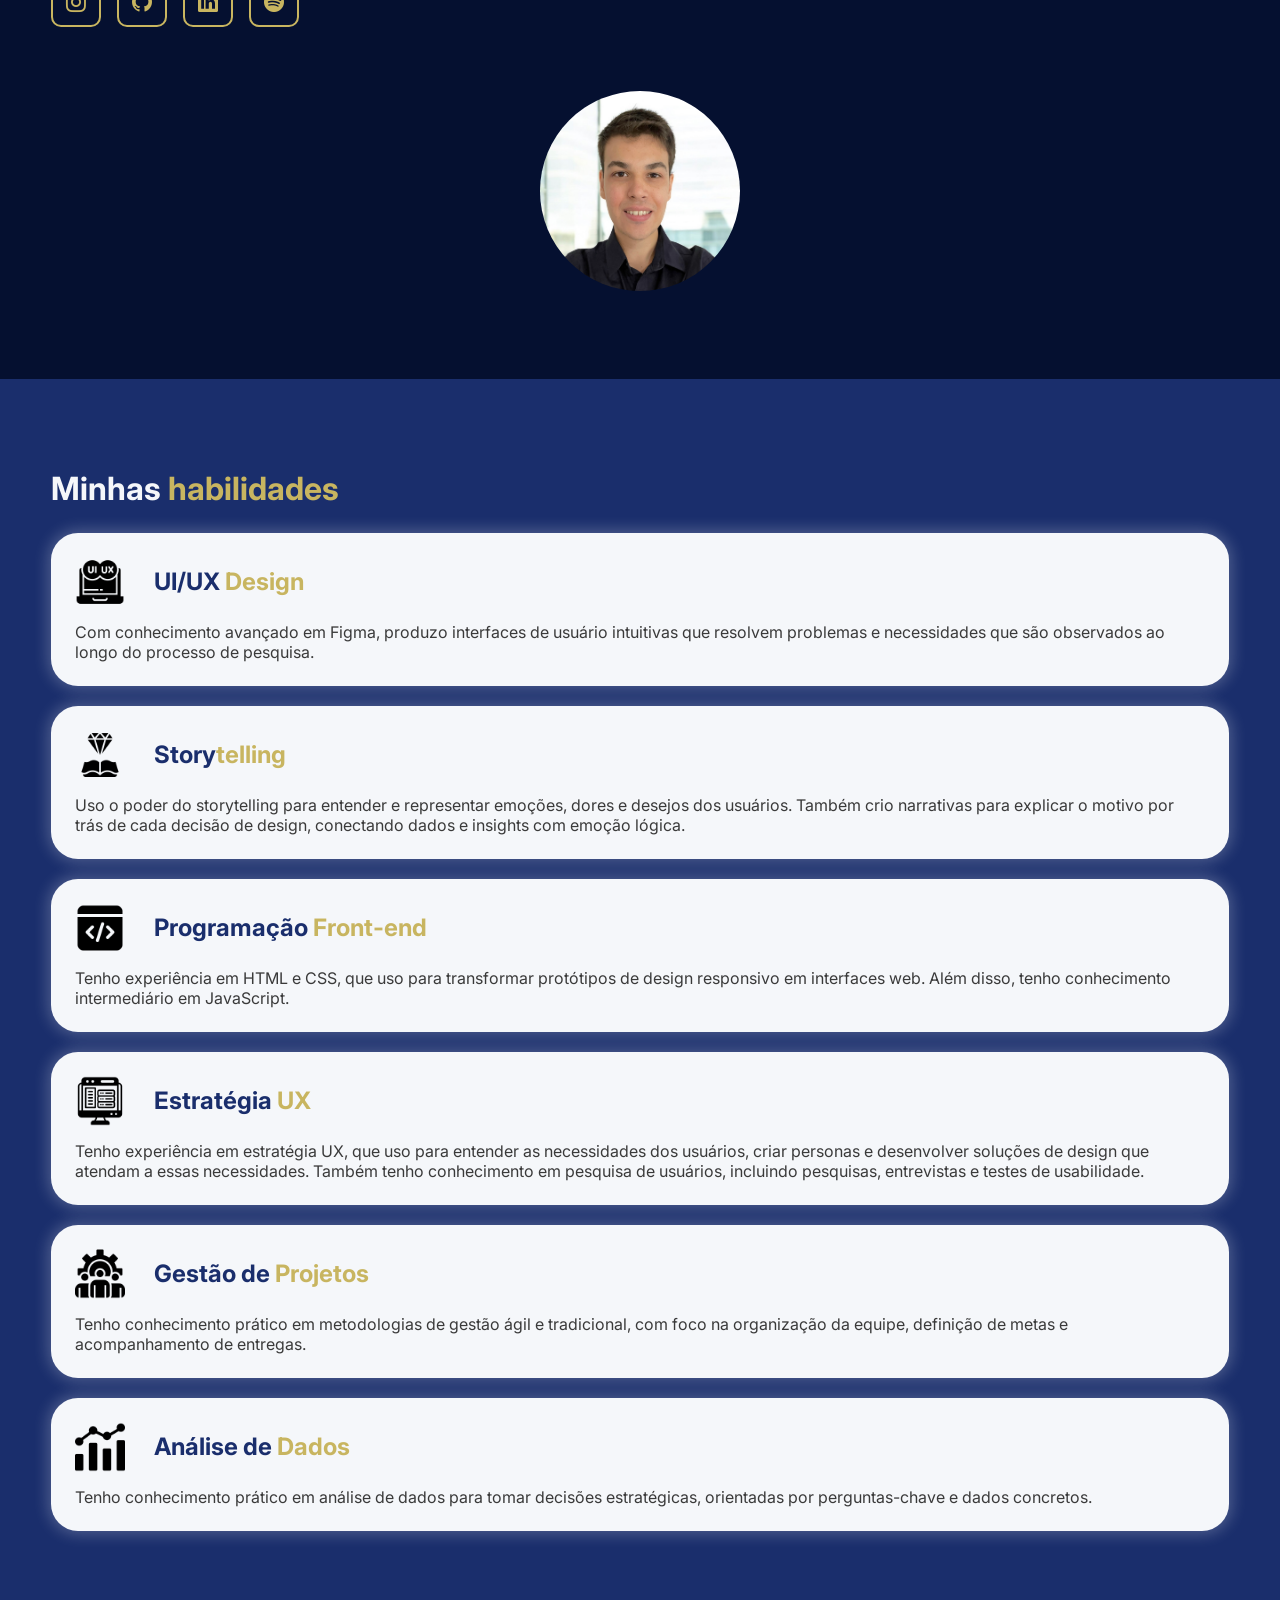
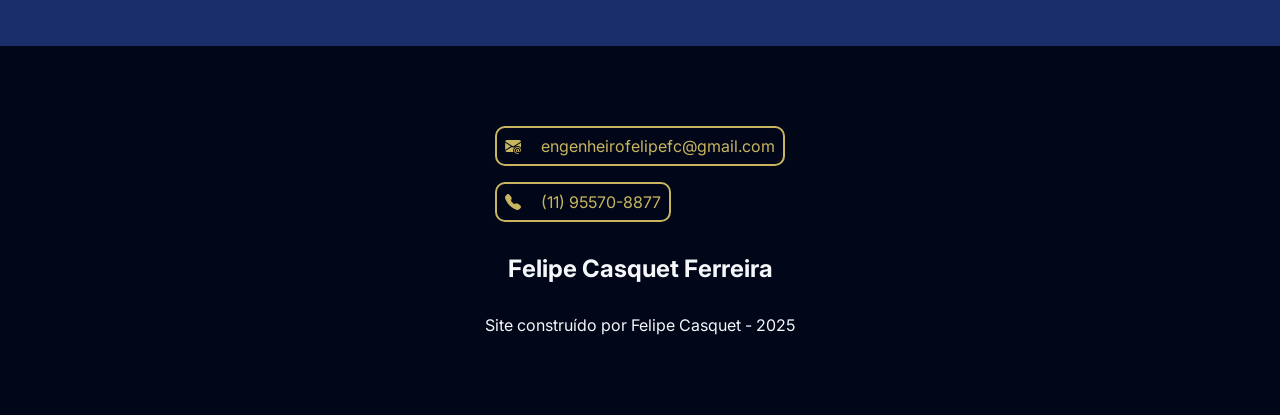
==== commit 38d6fc6b: "Update index.html" ====
--- a/index.html
+++ b/index.html
@@ -135,7 +135,7 @@
             <div class="interface">
                 <div class="txt-sobre">
                     <h1 class="titulo-section">Quem sou <span>eu?</span></h1>
-                    <p>Tenho 23 anos e estou no sétimo semestre de Engenharia de Software na FIAP em São Paulo. Sou motivado a entregar soluções tecnológicas para problemas presentes na sociedade. Minha vocação está em visão de produto, desenvolvimento e Design UX/UI, pois tenho um alto grau de empatia com os usuários e estou sempre buscando estudar e entender o comportamento humano para que eu possa entregar soluções para problemas.</p>
+                    <p>Tenho 24 anos e estou no sétimo semestre de Engenharia de Software na FIAP em São Paulo. Sou motivado a entregar soluções tecnológicas para problemas presentes na sociedade. Minha vocação está em visão de produto, desenvolvimento e Design UX/UI, pois tenho um alto grau de empatia com os usuários e estou sempre buscando estudar e entender o comportamento humano para que eu possa entregar soluções para problemas.</p>
                     <p>Tenho uma mente muito criativa e não vivo apenas de tecnologia. Também sou músico multi-instrumentista, compositor e cantor. Produzo minhas próprias músicas e lanço minha música para o mundo. Tenho um projeto musical chamado Saving Lipe que está disponível em todas as plataformas digitais.</p>
                     <div class="btn-redes-sociais">
                         <a href="https://www.instagram.com/savinglipe/" target="_blank"><button><i class="bi bi-instagram"></i></button></a>
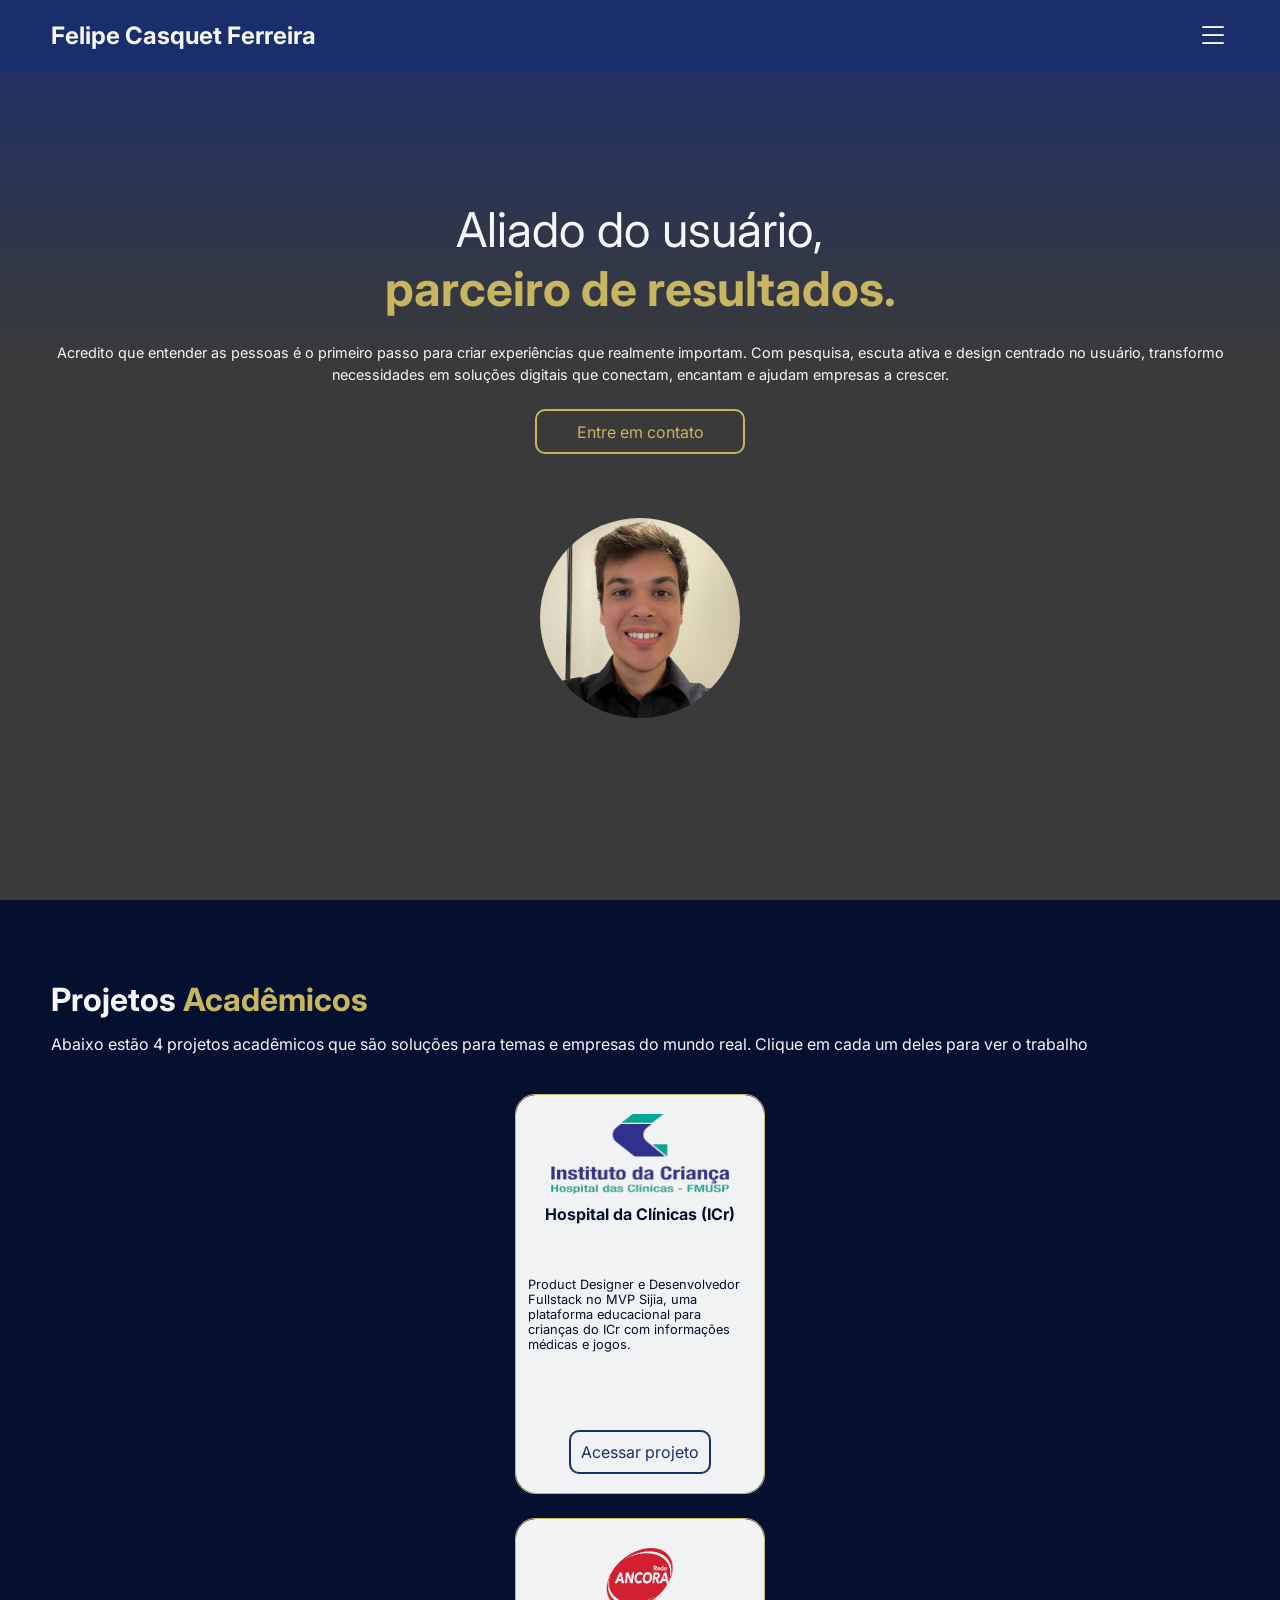
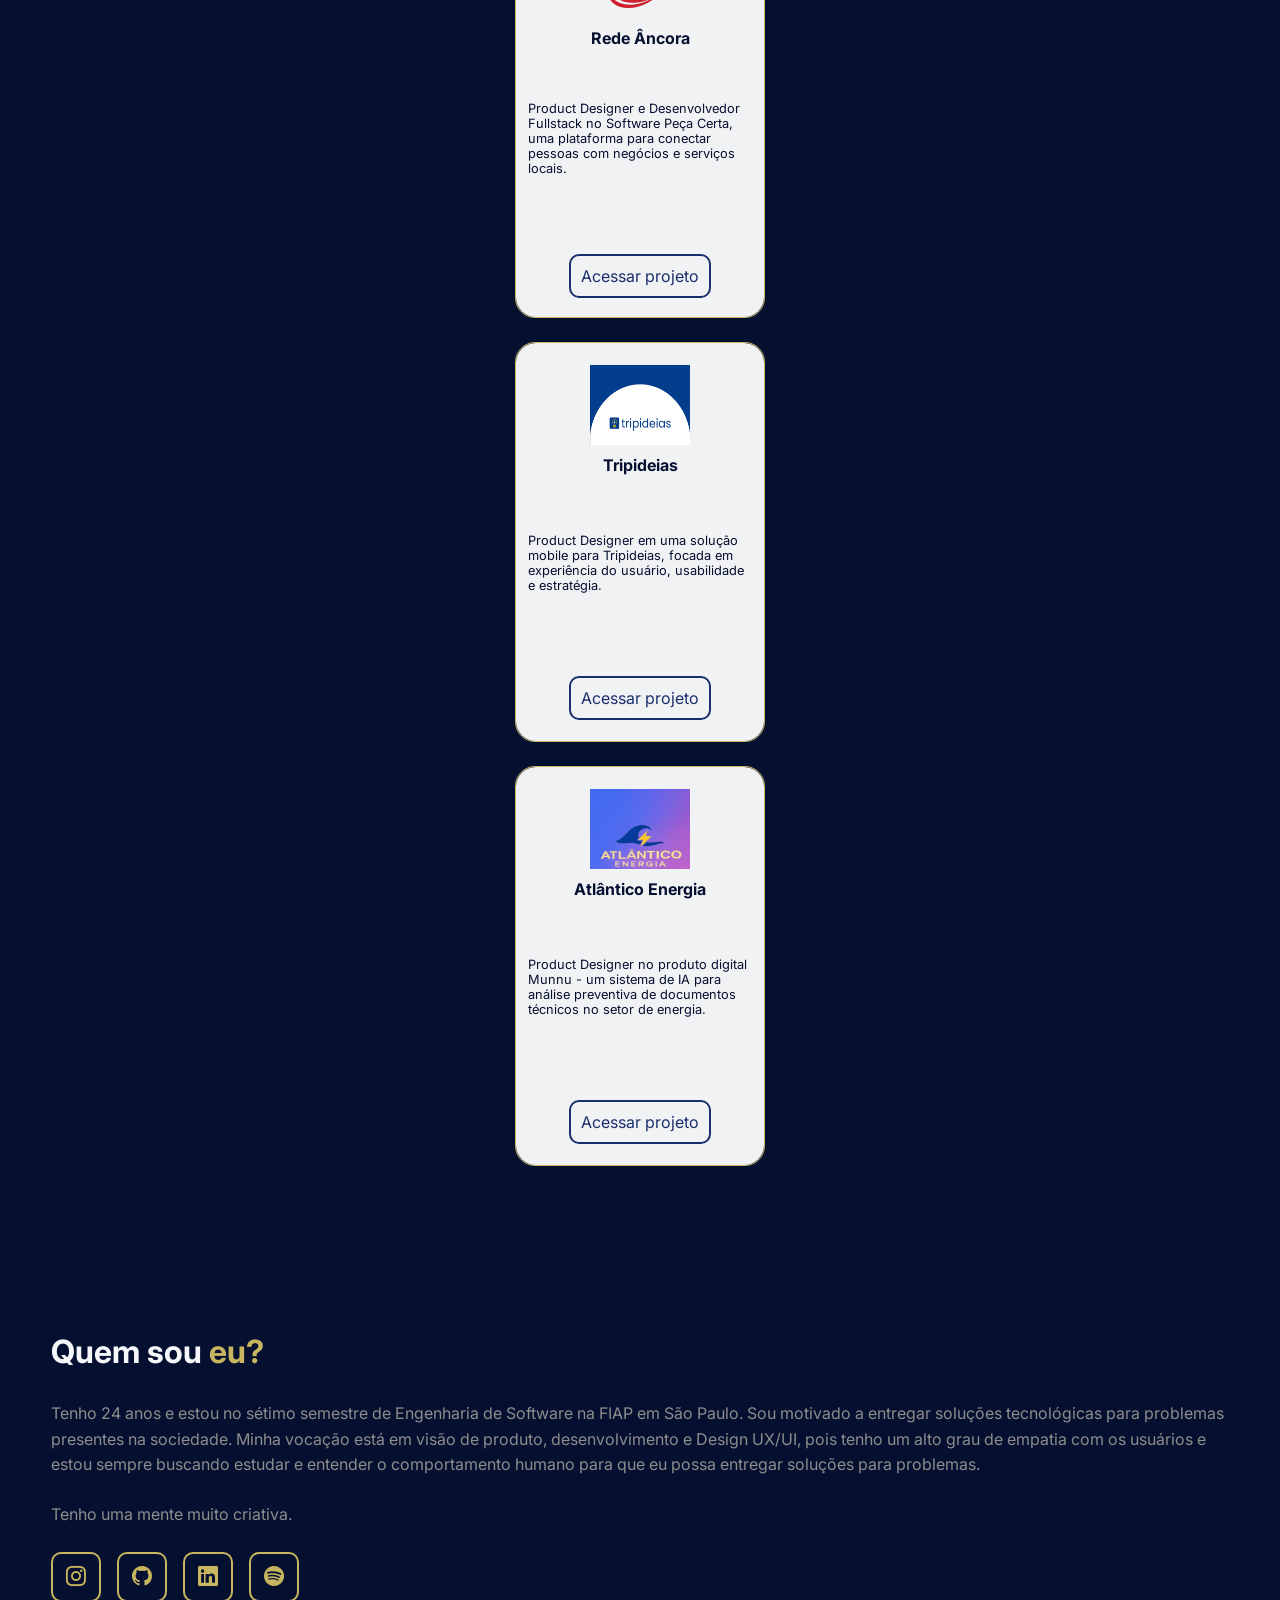
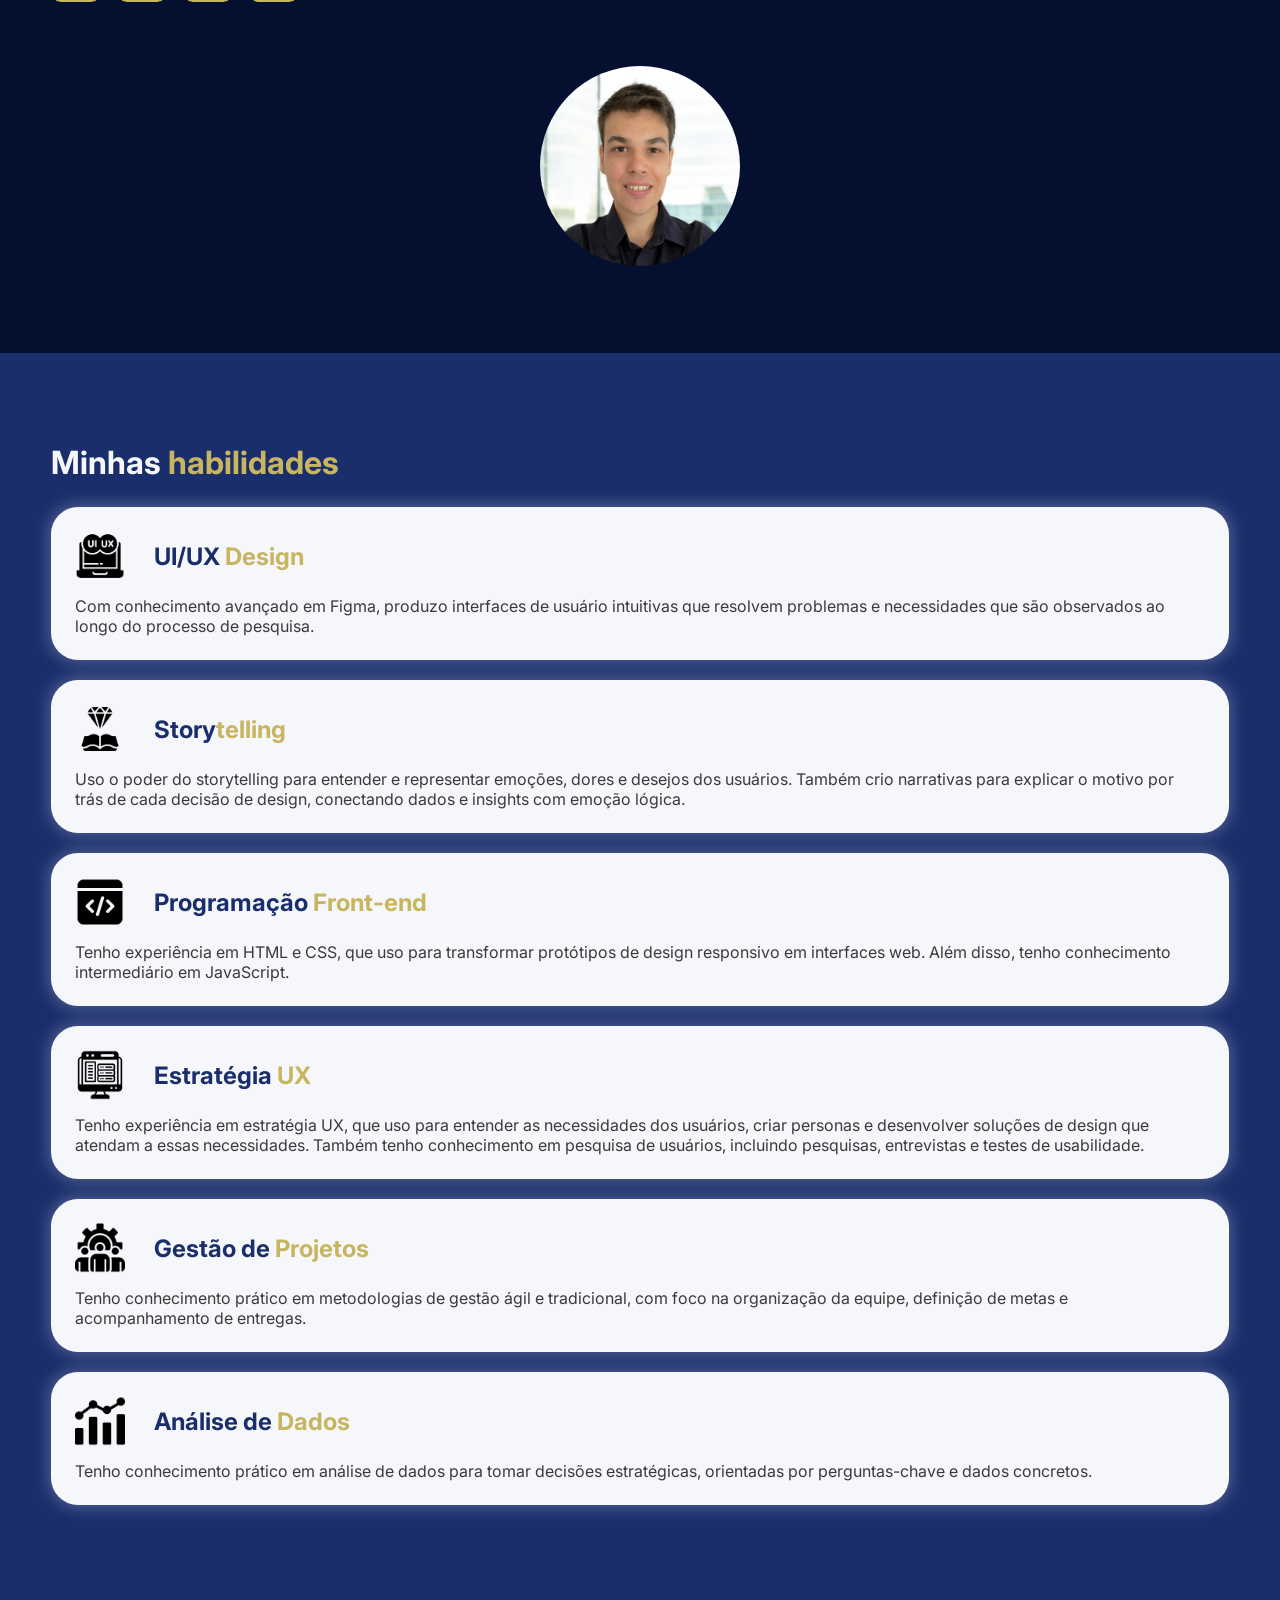
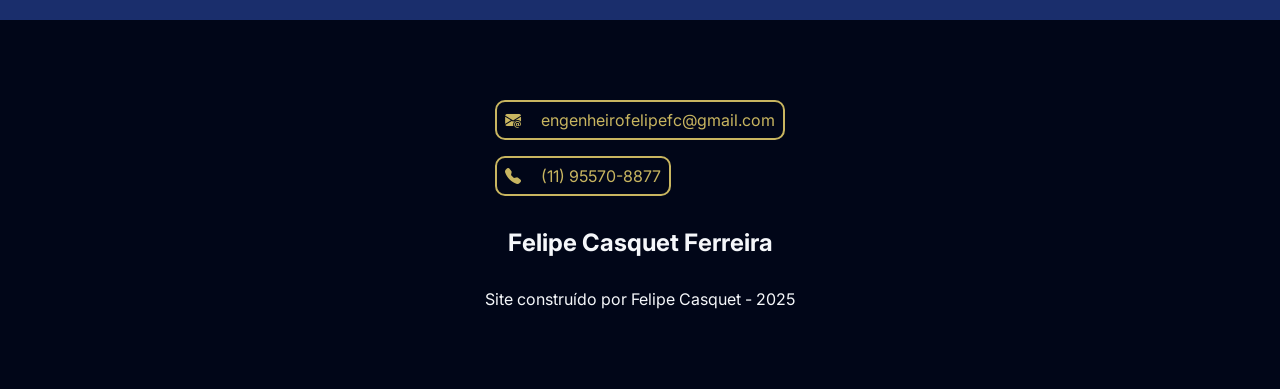
==== commit d41445a9: "Update index.html" ====
--- a/index.html
+++ b/index.html
@@ -136,7 +136,7 @@
                 <div class="txt-sobre">
                     <h1 class="titulo-section">Quem sou <span>eu?</span></h1>
                     <p>Tenho 24 anos e estou no sétimo semestre de Engenharia de Software na FIAP em São Paulo. Sou motivado a entregar soluções tecnológicas para problemas presentes na sociedade. Minha vocação está em visão de produto, desenvolvimento e Design UX/UI, pois tenho um alto grau de empatia com os usuários e estou sempre buscando estudar e entender o comportamento humano para que eu possa entregar soluções para problemas.</p>
-                    <p>Tenho uma mente muito criativa e não vivo apenas de tecnologia. Também sou músico multi-instrumentista, compositor e cantor. Produzo minhas próprias músicas e lanço minha música para o mundo. Tenho um projeto musical chamado Saving Lipe que está disponível em todas as plataformas digitais.</p>
+                    <p>Tenho uma mente muito criativa.</p>
                     <div class="btn-redes-sociais">
                         <a href="https://www.instagram.com/savinglipe/" target="_blank"><button><i class="bi bi-instagram"></i></button></a>
                         <a href="https://github.com/engenheirofelipe" target="_blank"><button><i class="bi bi-github"></i></button></a>
